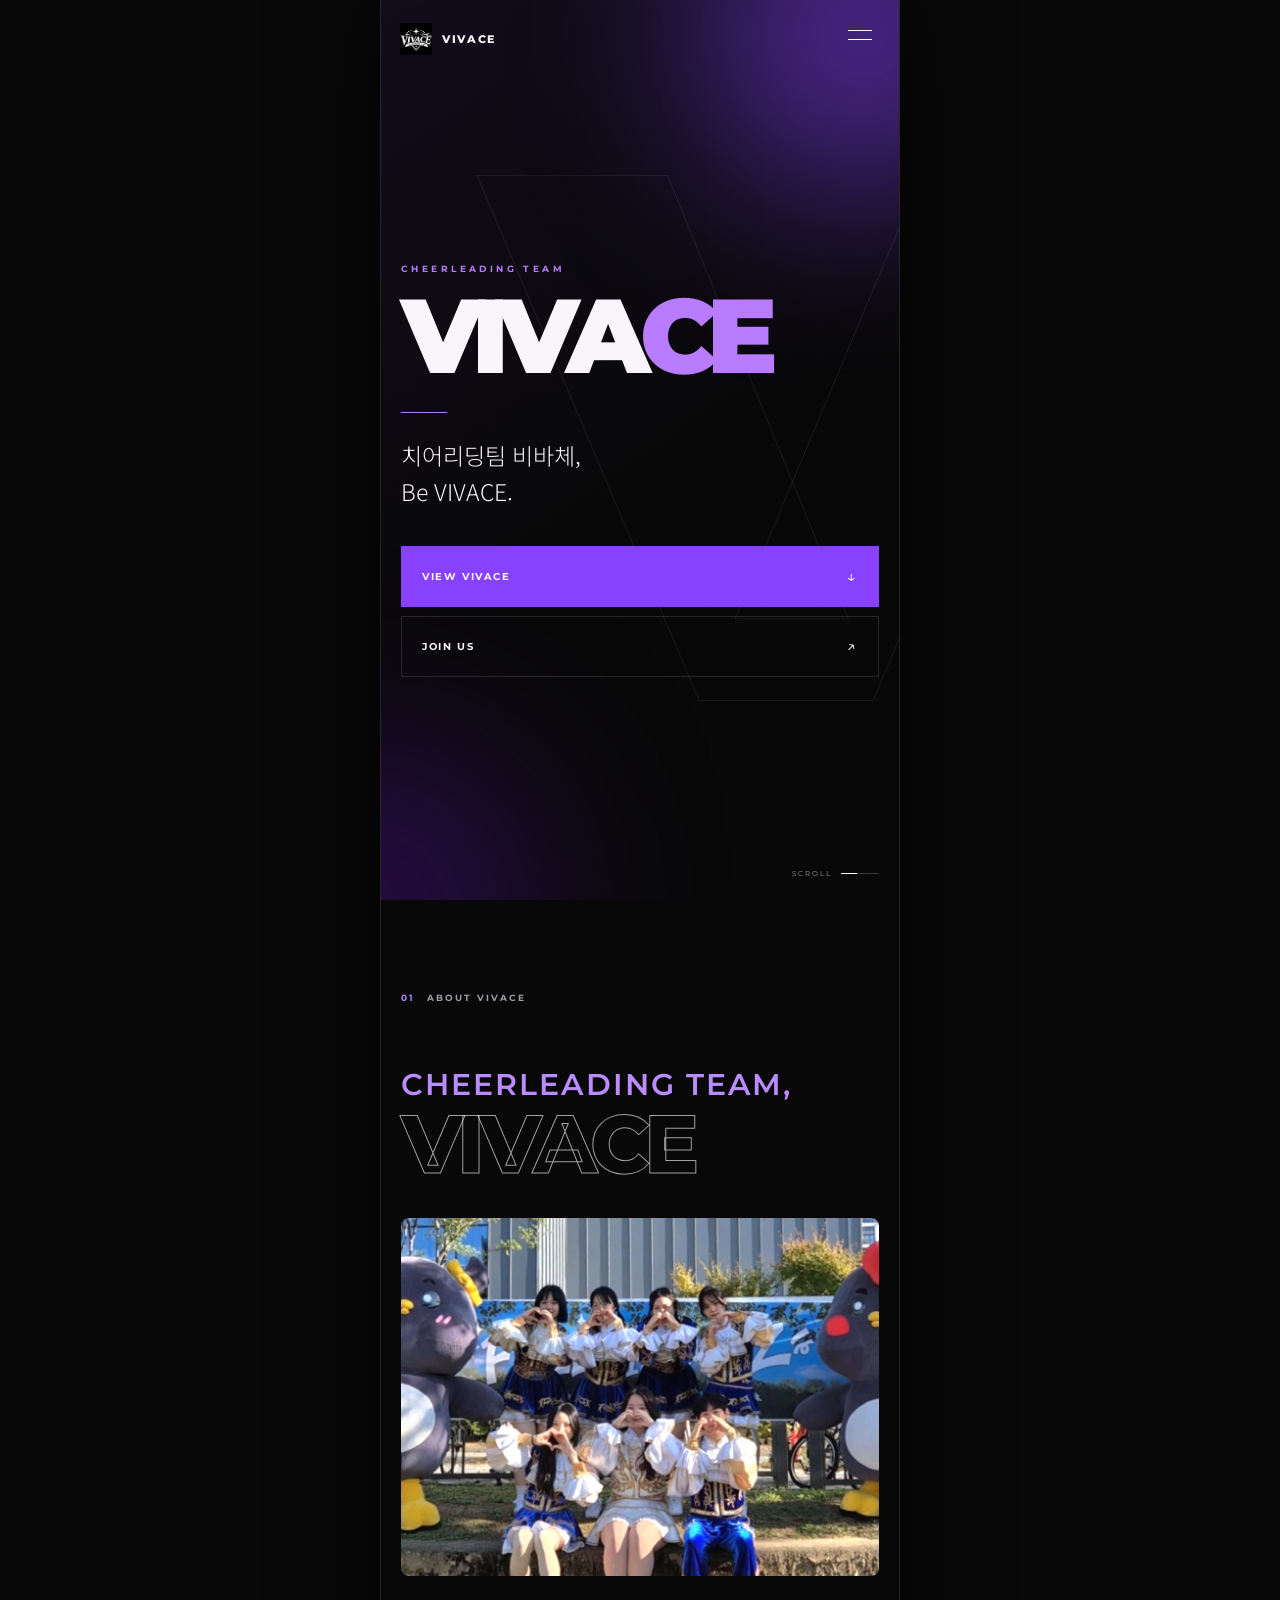
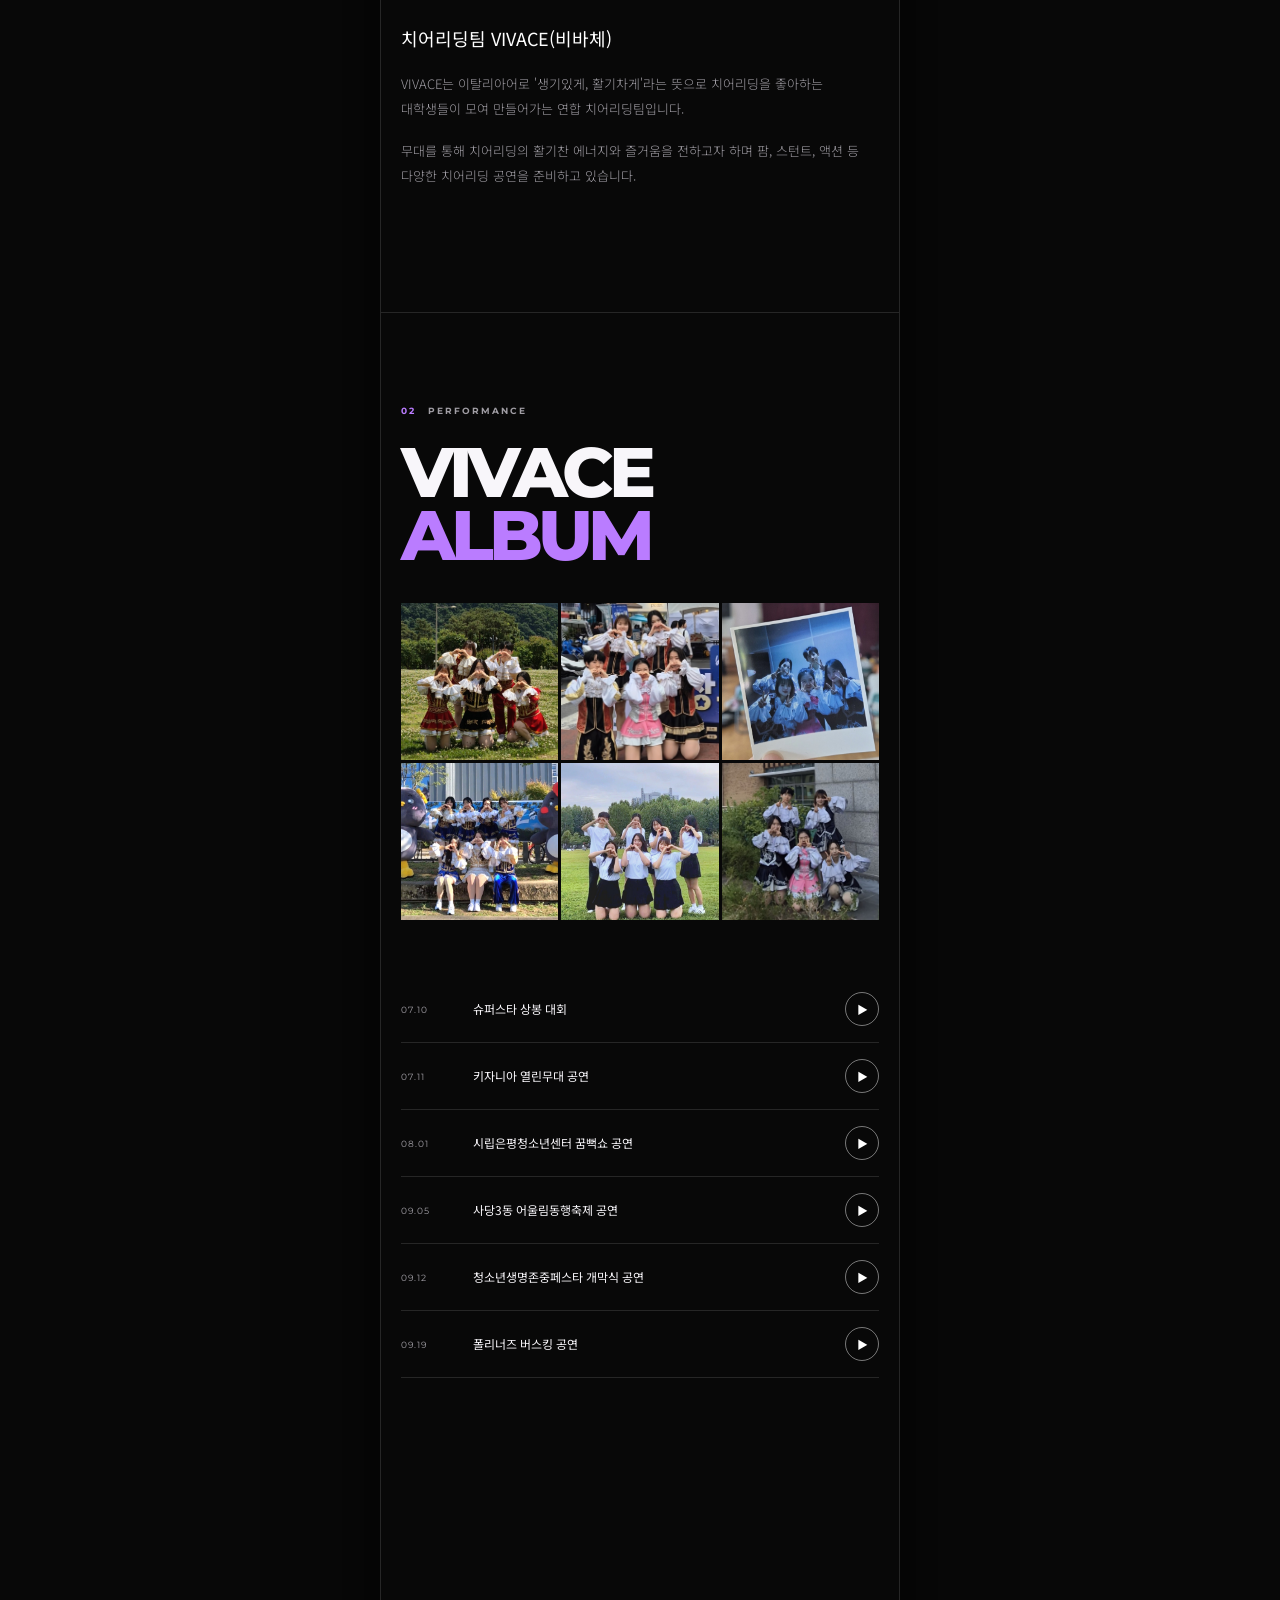
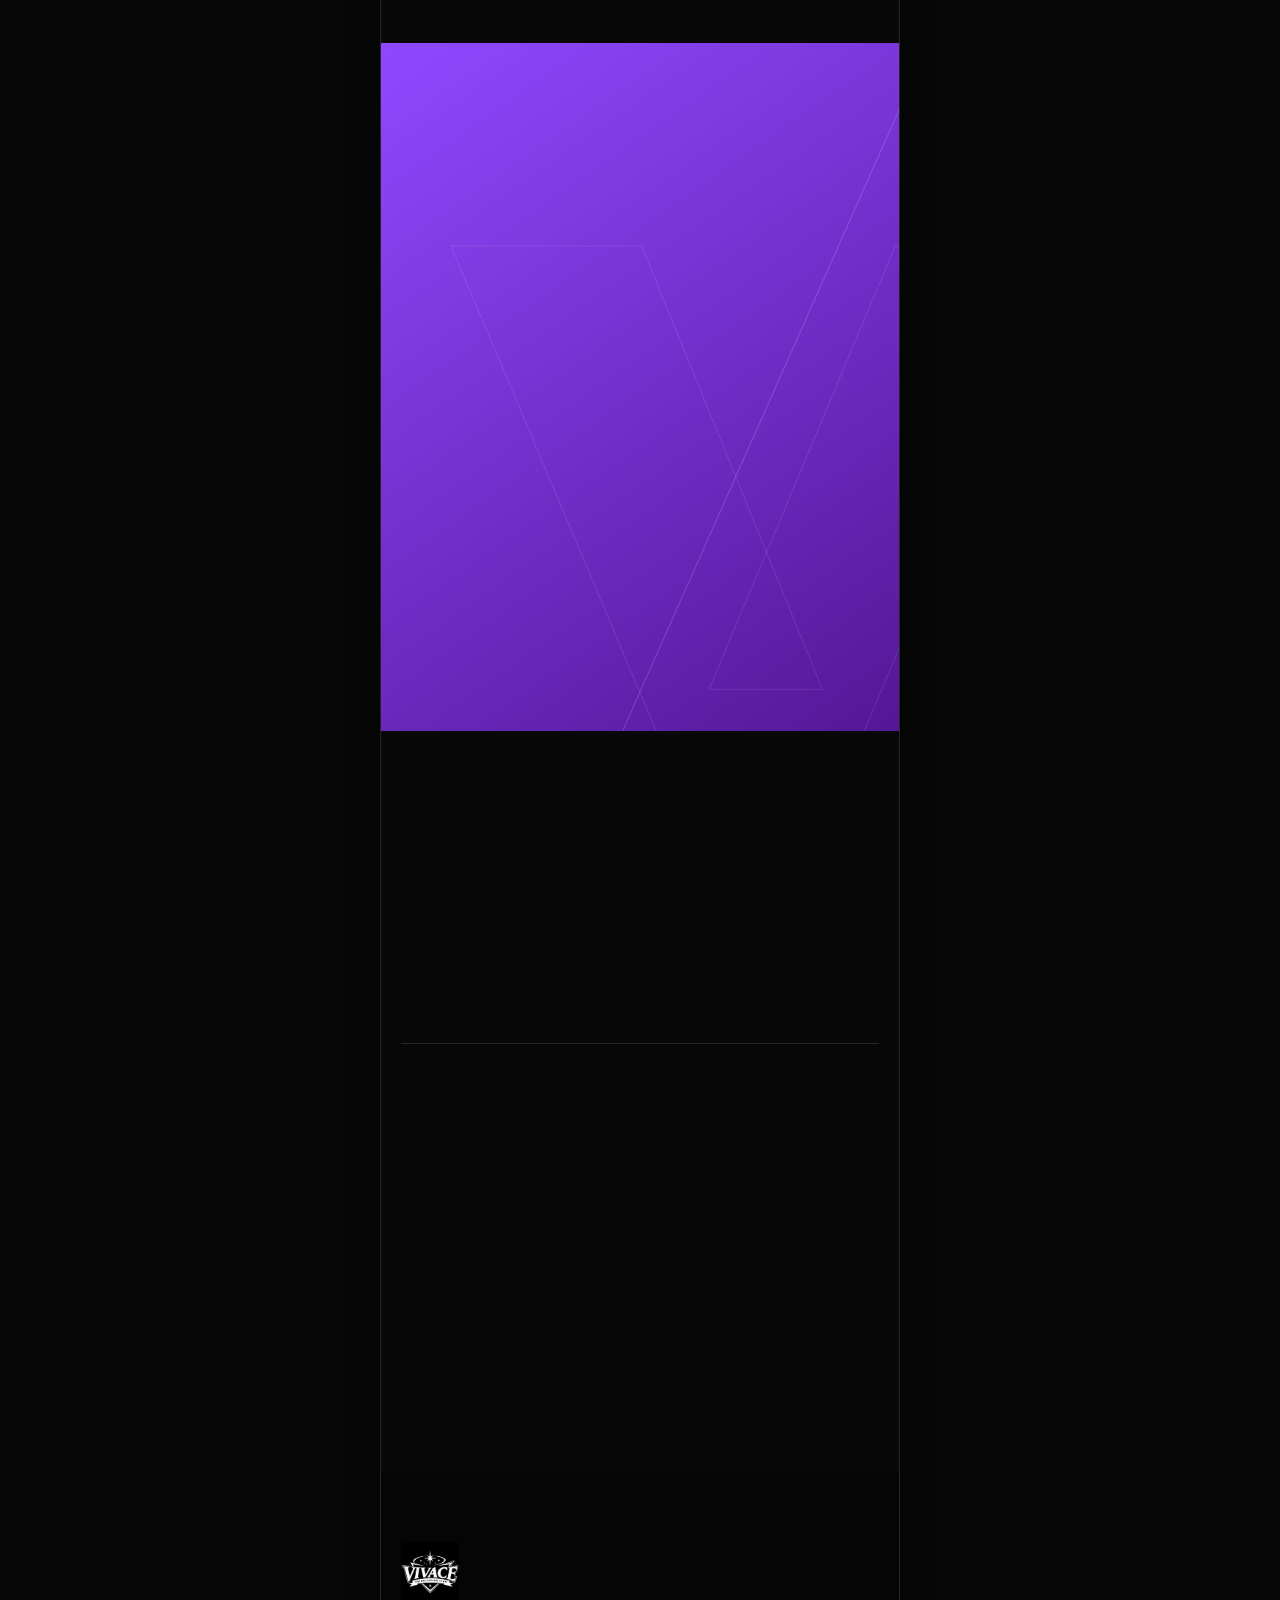
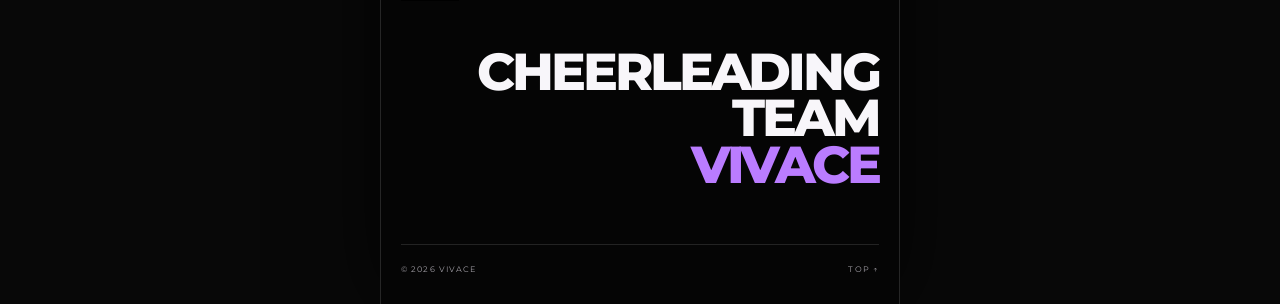
==== index.html @ 4a9ca55d "공연 기록에 유튜브 연결 추가" ====
<!DOCTYPE html>
<html lang="ko">
<head>
  <meta charset="UTF-8">

  <meta
    name="viewport"
    content="width=device-width, initial-scale=1.0, viewport-fit=cover"
  >

  <meta
    name="theme-color"
    content="#080808"
  >

  <meta
    name="description"
    content="대학생 연합 치어리딩팀 비바체 VIVACE 공식 홈페이지"
  >

  <title>VIVACE | Cheerleading Team</title>

  <link rel="preconnect" href="https://fonts.googleapis.com">
  <link rel="preconnect" href="https://fonts.gstatic.com" crossorigin>

  <link
    href="https://fonts.googleapis.com/css2?family=Montserrat:wght@400;500;600;700;800;900&family=Noto+Sans+KR:wght@300;400;500;600;700&display=swap"
    rel="stylesheet"
  >

  <link rel="stylesheet" href="style.css?v=2">

</head>

<body>

  <!-- 로딩 화면 -->
<div class="loading" id="loading">
  <div class="loading-mark" aria-label="VIVACE">
    <span class="loading-v" aria-hidden="true">V</span>
    <span class="loading-rest" aria-hidden="true">IVACE</span>
  </div>
</div>

  <!-- 상단 메뉴 -->
  <header class="header" id="header">

    <a href="#home" class="header-logo">
      <img src="logo.png" alt="VIVACE 로고">
      <span>VIVACE</span>
    </a>

    <button
      class="menu-button"
      id="menuButton"
      type="button"
      aria-label="메뉴 열기"
      aria-expanded="false"
    >
      <span></span>
      <span></span>
    </button>

  </header>


  <!-- 전체 메뉴 -->
  <nav class="mobile-menu" id="mobileMenu">

    <div class="menu-number">MENU</div>

    <a href="#about">
      <span>01</span>
      VIVACE
    </a>

    <a href="#performance">
      <span>02</span>
      PERFORMANCE
    </a>

    <a href="#join">
      <span>03</span>
      JOIN
    </a>

    <a href="#contact">
      <span>04</span>
      CONTACT
    </a>

    <div class="menu-social">
      <a
        href="https://www.instagram.com/vivace_cheer/"
        target="_blank"
        rel="noopener noreferrer"
      >
        INSTAGRAM ↗
      </a>

      <a
        href="https://www.youtube.com/@vivace_cheer"
        target="_blank"
        rel="noopener noreferrer"
      >
        YOUTUBE ↗
      </a>
    </div>

  </nav>


  <main>

    <!-- 첫 화면 -->
    <section class="hero" id="home">

      <div class="hero-noise"></div>
      <div class="hero-glow hero-glow-top"></div>
      <div class="hero-glow hero-glow-bottom"></div>

      <div class="hero-v" aria-hidden="true">
        V
      </div>

      <div class="hero-content">

        <p class="hero-category reveal">
          CHEERLEADING TEAM
        </p>

        <h1 class="hero-title reveal">
          VIVA<span>CE</span>
        </h1>

        <div class="hero-line reveal"></div>

        <div class="hero-message reveal">
          <p>치어리딩팀 비바체,</p>
          <p>Be VIVACE.</p>
        </div>

        <div class="hero-buttons reveal">

          <a href="#about" class="main-button main-button-purple">
            <span>VIEW VIVACE</span>
            <strong>↓</strong>
          </a>

          <a
            href="https://naver.me/5yWnuyfm"
            target="_blank"
            rel="noopener noreferrer"
            class="main-button"
          >
            <span>JOIN US</span>
            <strong>↗</strong>
          </a>

        </div>

      </div>

      <div class="scroll-mark">
        <span>SCROLL</span>
        <div></div>
      </div>

    </section>


    <!-- 팀 소개 -->
    <section class="section about" id="about">

      <div class="section-top reveal">
        <span>01</span>
        <p>ABOUT VIVACE</p>
      </div>

      <h2 class="section-title reveal">
        <span class="small-title">CHEERLEADING TEAM,</span><br>
        <span>VIVACE</span>
      </h2>

      <div class="about-visual reveal" role="img" aria-label="비바체 팀 단체사진"></div>

      <div class="about-copy reveal">

        <p class="about-lead">
          치어리딩팀 VIVACE(비바체)
        </p>

        <p>
          VIVACE는 이탈리아어로 '생기있게, 활기차게'라는 뜻으로
          치어리딩을 좋아하는 대학생들이 모여 만들어가는
          연합 치어리딩팀입니다.
        </p>

        <p>
          무대를 통해 치어리딩의 활기찬 에너지와 즐거움을 전하고자
          하며 팜, 스턴트, 액션 등 다양한 치어리딩 공연을
          준비하고 있습니다.
        </p>

      </div>


    </section>


    <!-- 공연 -->
    <section class="section performance" id="performance">

      <div class="section-top reveal">
        <span>02</span>
        <p>PERFORMANCE</p>
      </div>

      <h2 class="section-title reveal">
        VIVACE<br>
        <strong>ALBUM</strong>
      </h2>


      <!-- 사진을 넣을 때 images 폴더에 album-01.jpg ~ album-06.jpg를 저장하세요. -->
      <div class="vivace-album" aria-label="비바체 앨범">
        <figure class="vivace-album-item reveal">
          <img src="images/album-01.jpg" alt="비바체 활동 사진 1" loading="lazy" onerror="this.style.display='none'">
          <figcaption>VIVACE #01</figcaption>
        </figure>
        <figure class="vivace-album-item reveal">
          <img src="images/album-02.jpg" alt="비바체 활동 사진 2" loading="lazy" onerror="this.style.display='none'">
          <figcaption>VIVACE #02</figcaption>
        </figure>
        <figure class="vivace-album-item reveal">
          <img src="images/album-03.jpg" alt="비바체 활동 사진 3" loading="lazy" onerror="this.style.display='none'">
          <figcaption>VIVACE #03</figcaption>
        </figure>
        <figure class="vivace-album-item reveal">
          <img src="images/album-04.jpg" alt="비바체 활동 사진 4" loading="lazy" onerror="this.style.display='none'">
          <figcaption>VIVACE #04</figcaption>
        </figure>
        <figure class="vivace-album-item reveal">
          <img src="images/album-05.jpg" alt="비바체 활동 사진 5" loading="lazy" onerror="this.style.display='none'">
          <figcaption>VIVACE #05</figcaption>
        </figure>
        <figure class="vivace-album-item reveal">
          <img src="images/album-06.jpg" alt="비바체 활동 사진 6" loading="lazy" onerror="this.style.display='none'">
          <figcaption>VIVACE #06</figcaption>
        </figure>
      </div>


      <!-- 대표 공연 기록 -->
      <div class="record-list">
  <div>
    <span>07.10</span>
    <p>슈퍼스타 상봉 대회</p>
    <button
      type="button"
      class="record-play record-pending"
      onclick="alert('해당 공연의 영상이 아직 업로드되지 않았습니다.')"
      aria-label="영상 업로드 예정 안내"
    >▶</button>
  </div>

  <div>
    <span>07.11</span>
    <p>키자니아 열린무대 공연</p>
    <button
      type="button"
      class="record-play record-pending"
      onclick="alert('해당 공연의 영상이 아직 업로드되지 않았습니다.')"
      aria-label="영상 업로드 예정 안내"
    >▶</button>
  </div>

  <div>
    <span>08.01</span>
    <p>시립은평청소년센터 꿈뻑쇼 공연</p>
    <a href="https://youtu.be/VjImd15FL7M?si=yI1dpAUzb8l3SRPV" target="_blank" rel="noopener noreferrer"
       class="record-play" aria-label="꿈뻑쇼 공연 영상 보기">▶</a>
  </div>

  <div>
    <span>09.05</span>
    <p>사당3동 어울림동행축제 공연</p>
    <a href="https://youtu.be/m2jvcf7c8us?si=TofKgN5FaBG6PpJr" target="_blank" rel="noopener noreferrer"
       class="record-play" aria-label="사당3동 어울림동행축제 공연 영상 보기">▶</a>
  </div>

  <div>
    <span>09.12</span>
    <p>청소년생명존중페스타 개막식 공연</p>
    <a href="https://youtu.be/1bcVD8KFC_Q?si=p4TIHwsUPctSNvZb" target="_blank" rel="noopener noreferrer"
       class="record-play" aria-label="청소년생명존중페스타 공연 영상 보기">▶</a>
  </div>

  <div>
    <span>09.19</span>
    <p>폴리너즈 버스킹 공연</p>
    <a href="https://youtu.be/1PSnc9vkaIE?si=DQikmVmjQzFcNgH_" target="_blank" rel="noopener noreferrer"
       class="record-play" aria-label="폴리너즈 버스킹 공연 영상 보기">▶</a>
  </div>
</div>

      </div>


      <!-- 유튜브 연결 -->
      <a
        href="https://www.youtube.com/@vivace_cheer"
        target="_blank"
        rel="noopener noreferrer"
        class="video-link reveal"
      >

        <div>
          <span>VIVACE ON YOUTUBE</span>
          <h3>유튜브 바로가기</h3>
        </div>

        <strong>↗</strong>

      </a>

    </section>


    <!-- 모집 -->
    <section class="join" id="join">

      <div class="join-line"></div>

      <div class="section-top join-top reveal">
        <span>03</span>
        <p>JOIN VIVACE</p>
      </div>

      <p class="join-description reveal">
        2026 비바체 단원 모집
      </p>

      <div class="join-info reveal">

        <div>
          <span>01</span>
          <p>2026년 기준 20세 이상의 대학생</p>
        </div>

        <div>
          <span>02</span>
          <p>치어리딩에 대한 관심과 열정을 가진 분</p>
        </div>

        <div>
          <span>03</span>
          <p>매주 토요일 13~17시 사당 인근 연습에 참여 가능하신 분</p>
        </div>

        <div>
          <span>04</span>
          <p>다양한 무대와 공연을 함께 만들어가고 싶으신 분</p>
        </div>

      </div>

      <a
        href="https://naver.me/5yWnuyfm"
        target="_blank"
        rel="noopener noreferrer"
        class="apply-button reveal"
      >
        <span><small>JOIN OUR TEAM</small>비바체 지원하기</span>

        <strong>↗</strong>
      </a>

    </section>


    <!-- 연락처 -->
    <section class="section contact" id="contact">

      <div class="section-top reveal">
        <span>04</span>
        <p>CONTACT</p>
      </div>

      <h2 class="section-title contact-title reveal">
        CONTACT<br>
        <strong>VIVACE</strong>
      </h2>

      <div class="contact-list">

        <a
          href="https://www.instagram.com/vivace_cheer/"
          target="_blank"
          rel="noopener noreferrer"
          class="contact-item reveal"
        >
          <div>
            <span>INSTAGRAM</span>
            <p>@vivace_cheer</p>
          </div>

          <strong>↗</strong>
        </a>


        <a
          href="https://www.youtube.com/@vivace_cheer"
          target="_blank"
          rel="noopener noreferrer"
          class="contact-item reveal"
        >
          <div>
            <span>YOUTUBE</span>
            <p>@vivace_cheer</p>
          </div>

          <strong>↗</strong>
        </a>


        <a
          href="mailto:vivacecheerleading@gmail.com"
          class="contact-item reveal"
        >
          <div>
            <span>EMAIL</span>
            <p>vivacecheerleading@gmail.com</p>
          </div>

          <strong>↗</strong>
        </a>

      </div>

    </section>

  </main>


  <!-- 푸터 -->
  <footer class="footer">

    <div class="footer-logo">
      <img src="logo.png" alt="VIVACE 로고">
    </div>

    <h2>
      CHEERLEADING TEAM<br>
      <span>VIVACE</span>
    </h2>

    <div class="footer-bottom">

      <p>
        © <span id="currentYear"></span> VIVACE
      </p>

      <a href="#home">
        TOP ↑
      </a>

    </div>

  </footer>


  <script src="script.js?v=album-2"></script>

<dialog class="album-viewer" id="albumViewer" aria-label="앨범 사진 크게 보기">
  <button class="album-close" id="albumClose" type="button" aria-label="닫기">×</button>

  <button class="album-arrow album-prev" id="albumPrev" type="button" aria-label="이전 사진">‹</button>
  <img id="albumFullImage" src="" alt="">
  <button class="album-arrow album-next" id="albumNext" type="button" aria-label="다음 사진">›</button>

  <span class="album-count" id="albumCount"></span>

</dialog>

</body>
</html>
---- style.css ----
:root {
  --black: #080808;
  --black-light: #111111;
  --white: #f8f6fa;
  --gray: #a19ea5;
  --gray-dark: #454148;

  --purple: #8741ff;
  --purple-light: #ba7cff;
  --purple-dark: #481283;

  --line: rgba(255, 255, 255, 0.12);
  --card-radius: 18px;
}


/* =========================
   기본 설정
========================= */

* {
  box-sizing: border-box;
  margin: 0;
  padding: 0;
}

html {
  scroll-behavior: smooth;
  background: var(--black);
}

body {
  min-width: 280px;
  overflow-x: hidden;

  background: var(--black);
  color: var(--white);

  font-family: "Noto Sans KR", sans-serif;
  -webkit-font-smoothing: antialiased;
  word-break: keep-all;
}

body.menu-open {
  overflow: hidden;
}

a {
  color: inherit;
  text-decoration: none;
}

button {
  color: inherit;
  font: inherit;
  cursor: pointer;
}

img {
  display: block;
  max-width: 100%;
}

::selection {
  background: var(--purple);
  color: white;
}


/* =========================
   공통 모바일 규격
========================= */

.section {
  position: relative;

  padding:
    92px
    max(20px, env(safe-area-inset-right))
    105px
    max(20px, env(safe-area-inset-left));
}

.section-top {
  display: flex;
  align-items: center;
  gap: 12px;

  margin-bottom: 25px;
}

.section-top span {
  color: var(--purple-light);

  font-family: "Montserrat", sans-serif;
  font-size: 9px;
  font-weight: 700;
  letter-spacing: 0.2em;
}

.section-top p {
  color: var(--gray);

  font-family: "Montserrat", sans-serif;
  font-size: 9px;
  font-weight: 700;
  letter-spacing: 0.23em;
}

.section-title {
  font-family: "Montserrat", sans-serif;
  font-size: clamp(47px, 14vw, 70px);
  font-weight: 800;
  line-height: 0.9;
  letter-spacing: -0.07em;
}

.section-title > span {
  color: transparent;
  -webkit-text-stroke: 1px rgba(255, 255, 255, 0.62);
}

.section-title strong {
  color: var(--purple-light);
  font-weight: inherit;
}

.section-title .small-title {
  display: inline-block;

  color: var(--white);

  font-size: 0.36em;
  font-weight: 600;
  line-height: 1.25;
  letter-spacing: 0.07em;

  -webkit-text-stroke: 0;
}

.section-description {
  max-width: 340px;
  margin-top: 30px;

  color: var(--gray);

  font-size: 13px;
  font-weight: 300;
  line-height: 1.85;
}

.reveal {
  opacity: 0;
  transform: translateY(28px);

  transition:
    opacity 0.8s ease,
    transform 0.8s cubic-bezier(0.22, 1, 0.36, 1);
}

.reveal.visible {
  opacity: 1;
  transform: translateY(0);
}


/* =========================
   로딩
========================= */
/* V가 이동하며 VIVACE가 완성되는 인트로 */
.loading {
  position: fixed;
  inset: 0;
  z-index: 9999;
  display: grid;
  place-items: center;
  overflow: hidden;
  background: #08070c;

  animation: openScreen 0.85s 2.35s cubic-bezier(0.76, 0, 0.24, 1) forwards;
}

/* 기존 script.js가 hidden을 추가해도 애니메이션은 끝까지 재생 */
.loading.hidden {
  pointer-events: none;
}

.loading-mark {
  position: relative;
  width: 310px;
  height: 100px;
}

.loading-v,
.loading-rest {
  position: absolute;
  top: 50%;
  font-family: "Montserrat", sans-serif;
  font-size: 58px;
  font-weight: 800;
  line-height: 1;
  letter-spacing: -0.075em;
  white-space: nowrap;
}

.loading-v {
  left: 50%;
  color: transparent;
  -webkit-text-stroke: 1.8px #c99aff;

  opacity: 0;
  transform: translate(-50%, -50%);
  animation:
    showV 0.7s 0.1s ease-out forwards,
    moveV 0.65s 0.9s cubic-bezier(0.65, 0, 0.2, 1) forwards;
}

.loading-rest {
  left: 83px;
  color: #f8f6fa;

  clip-path: inset(0 100% 0 0);
  transform: translateY(-50%);
  animation: writeName 0.75s 1.25s steps(5, end) forwards;
}

@keyframes showV {
  from { opacity: 0; filter: blur(8px); }
  to { opacity: 1; filter: blur(0); }
}

@keyframes drawV {
  to { stroke-dashoffset: 0; }
}

@keyframes moveV {
  to { transform: translate(-120px, -50%); }
}

@keyframes writeName {
  to { clip-path: inset(0 0 0 0); }
}

@keyframes openScreen {
  0% { clip-path: inset(0 0 0 0); visibility: visible; }
  99% { visibility: visible; }
  100% { clip-path: inset(0 0 100% 0); visibility: hidden; }
}

@media (max-width: 340px) {
  .loading-mark { transform: scale(0.85); }
}

@media (prefers-reduced-motion: reduce) {
  .loading { animation-duration: 0.01ms; animation-delay: 0.01ms; }
}

/* =========================
   헤더
========================= */

.header {
  position: fixed;
  top: 0;
  left: 0;
  z-index: 1000;

  display: flex;
  width: 100%;
  height: calc(70px + env(safe-area-inset-top));

  align-items: flex-end;
  justify-content: space-between;

  padding:
    env(safe-area-inset-top)
    20px
    14px;

  border-bottom: 1px solid transparent;

  transition:
    background 0.3s ease,
    border-color 0.3s ease,
    backdrop-filter 0.3s ease;
}

.header.scrolled {
  border-color: var(--line);

  background: rgba(8, 8, 8, 0.82);
  backdrop-filter: blur(16px);
  -webkit-backdrop-filter: blur(16px);
}

.header-logo {
  position: relative;
  z-index: 1002;

  display: flex;
  align-items: center;
  gap: 10px;
}

.header-logo img {
  width: 32px;
  height: 32px;

  object-fit: contain;
}

.header-logo span {
  font-family: "Montserrat", sans-serif;
  font-size: 11px;
  font-weight: 800;
  letter-spacing: 0.15em;
}

.menu-button {
  position: relative;
  z-index: 1002;

  width: 40px;
  height: 40px;

  border: 0;
  background: transparent;
}

.menu-button span {
  position: absolute;
  left: 8px;

  width: 24px;
  height: 1px;

  background: white;

  transition:
    top 0.3s ease,
    transform 0.3s ease;
}

.menu-button span:first-child {
  top: 15px;
}

.menu-button span:last-child {
  top: 24px;
}

.menu-button.active span:first-child {
  top: 20px;
  transform: rotate(45deg);
}

.menu-button.active span:last-child {
  top: 20px;
  transform: rotate(-45deg);
}


/* =========================
   모바일 메뉴
========================= */

.mobile-menu {
  position: fixed;
  inset: 0;
  z-index: 999;

  display: flex;
  align-items: stretch;
  justify-content: center;
  flex-direction: column;

  padding:
    calc(110px + env(safe-area-inset-top))
    24px
    calc(30px + env(safe-area-inset-bottom));

  background:
    radial-gradient(
      circle at 100% 0%,
      rgba(135, 65, 255, 0.34),
      transparent 40%
    ),
    #080808;

  opacity: 0;
  visibility: hidden;

  transform: translateY(-20px);

  transition:
    opacity 0.4s ease,
    visibility 0.4s ease,
    transform 0.4s ease;
}

.mobile-menu.open {
  opacity: 1;
  visibility: visible;

  transform: translateY(0);
}

.menu-number {
  margin-bottom: 26px;

  color: var(--purple-light);

  font-family: "Montserrat", sans-serif;
  font-size: 9px;
  font-weight: 700;
  letter-spacing: 0.3em;
}

.mobile-menu > a {
  display: flex;
  align-items: center;
  gap: 15px;

  padding: 17px 0;

  border-bottom: 1px solid var(--line);

  font-family: "Montserrat", sans-serif;
  font-size: clamp(29px, 9vw, 44px);
  font-weight: 800;
  line-height: 1;
  letter-spacing: -0.05em;
}

.mobile-menu > a span {
  color: var(--purple-light);

  font-size: 8px;
  letter-spacing: 0.15em;
}

.menu-social {
  display: flex;
  gap: 24px;

  margin-top: auto;
  padding-top: 35px;
}

.menu-social a {
  color: var(--gray);

  font-family: "Montserrat", sans-serif;
  font-size: 9px;
  font-weight: 700;
  letter-spacing: 0.13em;
}


/* =========================
   첫 화면
========================= */

.hero {
  position: relative;

  display: flex;
  min-height: 100svh;
  align-items: center;

  overflow: hidden;

  padding:
    calc(110px + env(safe-area-inset-top))
    20px
    calc(70px + env(safe-area-inset-bottom));

  background:
    linear-gradient(
      145deg,
      rgba(135, 65, 255, 0.08),
      transparent 55%
    ),
    var(--black);
}

.hero-noise {
  position: absolute;
  inset: 0;

  opacity: 0.3;
  pointer-events: none;

  background-image:
    linear-gradient(
      rgba(255, 255, 255, 0.024) 1px,
      transparent 1px
    ),
    linear-gradient(
      90deg,
      rgba(255, 255, 255, 0.024) 1px,
      transparent 1px
    );

  background-size: 55px 55px;
}

.hero-glow {
  position: absolute;

  border-radius: 50%;
  filter: blur(90px);
}

.hero-glow-top {
  top: -130px;
  right: -130px;

  width: 330px;
  height: 330px;

  background: rgba(135, 65, 255, 0.52);
}

.hero-glow-bottom {
  bottom: -170px;
  left: -170px;

  width: 330px;
  height: 330px;

  background: rgba(72, 18, 131, 0.5);
}

.hero-v {
  position: absolute;
  top: 48%;
  right: -35%;

  color: transparent;

  font-family: "Montserrat", sans-serif;
  font-size: 145vw;
  font-weight: 900;
  line-height: 0.7;

  -webkit-text-stroke: 1px rgba(255, 255, 255, 0.07);

  transform: translateY(-50%);
}

.hero-content {
  position: relative;
  z-index: 2;

  width: 100%;
}

.hero-category {
  margin-bottom: 22px;

  color: var(--purple-light);

  font-family: "Montserrat", sans-serif;
  font-size: 9px;
  font-weight: 700;
  letter-spacing: 0.38em;
}

.hero-title {
  font-family: "Montserrat", sans-serif;
  font-size: clamp(70px, 24vw, 105px);
  font-weight: 900;
  line-height: 0.76;
  letter-spacing: -0.095em;
}

.hero-title span {
  color: var(--purple-light);
}

.hero-line {
  width: 46px;
  height: 1px;

  margin-top: 36px;

  background: var(--purple-light);
}

.hero-message {
  margin-top: 25px;

  font-size: clamp(18px, 5.3vw, 23px);
  font-weight: 300;
  line-height: 1.55;
}

.hero-buttons {
  display: flex;
  flex-direction: column;
  gap: 9px;

  margin-top: 36px;
}

.main-button {
  display: flex;
  width: 100%;
  height: 61px;

  align-items: center;
  justify-content: space-between;

  padding: 0 20px;

  border: 1px solid var(--line);

  font-family: "Montserrat", sans-serif;
  font-size: 10px;
  font-weight: 700;
  letter-spacing: 0.16em;

  transition:
    transform 0.25s ease,
    background 0.25s ease;
}

.main-button:active {
  transform: scale(0.98);
}

.main-button-purple {
  border-color: var(--purple);
  background: var(--purple);
}

.main-button strong {
  font-size: 17px;
  font-weight: 400;
}

.scroll-mark {
  position: absolute;
  right: 20px;
  bottom: 22px;
  z-index: 2;

  display: flex;
  align-items: center;
  gap: 9px;
}

.scroll-mark span {
  color: var(--gray);

  font-family: "Montserrat", sans-serif;
  font-size: 7px;
  letter-spacing: 0.28em;
}

.scroll-mark div {
  width: 38px;
  height: 1px;

  overflow: hidden;

  background: rgba(255, 255, 255, 0.2);
}

.scroll-mark div::after {
  content: "";

  display: block;
  width: 16px;
  height: 1px;

  background: white;

  animation: scrollAnimation 1.7s infinite ease-in-out;
}

@keyframes scrollAnimation {
  from {
    transform: translateX(-16px);
  }

  to {
    transform: translateX(45px);
  }
}


/* =========================
   팀 소개
========================= */

.about {
  border-bottom: 1px solid var(--line);
}

.about .section-title {
  margin-top: 18px;
  font-size: clamp(58px, 15vw, 82px);
  line-height: 0.95;
}

.about .section-title .small-title {
  color: #bb8cff;
}

.about-visual {
  aspect-ratio: 4 / 3;
  min-height: 0;
  margin-top: 34px;
  overflow: hidden;
  border: 0;
  border-radius: 8px;
  background: url("images/album-04.jpg") center 40% / cover no-repeat, #111111;
}

.about-copy {
  margin-top: 48px;
}

.about-copy p {
  margin-bottom: 18px;

  color: var(--gray);

  font-size: 13px;
  font-weight: 300;
  line-height: 1.9;
}

.about-copy .about-lead {
  color: white;

  font-size: 18px;
  font-weight: 400;
  line-height: 1.65;
}

.category-list {
  margin-top: 60px;

  border-top: 1px solid var(--line);
}

.category-item {
  padding: 25px 0;

  border-bottom: 1px solid var(--line);
}

.category-item > div {
  display: flex;
  align-items: center;
  gap: 15px;
}

.category-item span {
  color: var(--purple-light);

  font-family: "Montserrat", sans-serif;
  font-size: 8px;
  font-weight: 700;
  letter-spacing: 0.15em;
}

.category-item h3 {
  font-family: "Montserrat", sans-serif;
  font-size: 26px;
  letter-spacing: -0.04em;
}

.category-item p {
  margin-top: 12px;
  padding-left: 33px;

  color: var(--gray);

  font-size: 12px;
  font-weight: 300;
  line-height: 1.75;
}


/* =========================
   공연
========================= */

.performance {
  overflow: hidden;
}

.performance-list {
  display: flex;
  flex-direction: column;
  gap: 18px;

  margin-top: 48px;
}

.performance-card {
  position: relative;

  min-height: 430px;
  overflow: hidden;

  border: 0;
  border-radius: var(--card-radius);

  background-repeat: no-repeat;
  background-size: cover;

  box-shadow:
    0 20px 40px rgba(0, 0, 0, 0.26);

  isolation: isolate;

  transition:
    transform 0.4s cubic-bezier(0.22, 1, 0.36, 1),
    box-shadow 0.4s ease;
}

.performance-card::before {
  content: "";

  position: absolute;
  inset: 0;
  z-index: 1;

  background:
    linear-gradient(
      to bottom,
      rgba(0, 0, 0, 0.02) 0%,
      rgba(0, 0, 0, 0.04) 38%,
      rgba(0, 0, 0, 0.28) 58%,
      rgba(0, 0, 0, 0.82) 82%,
      rgba(0, 0, 0, 0.94) 100%
    );

  pointer-events: none;
}

.performance-card::after {
  content: "";

  position: absolute;
  inset: 0;
  z-index: 1;

  background:
    linear-gradient(
      135deg,
      rgba(135, 65, 255, 0.08),
      transparent 40%
    );

  pointer-events: none;
}

.performance-card:active {
  transform: scale(0.985);
}

.performance-card-one {
  background-image: url("images/performance1.jpg");
  background-position: center 38%;
}

.performance-card-two {
  background-image: url("images/performance2.jpg");
  background-position: center 35%;
}

.performance-card-three {
  background-image: url("images/performance3.jpg");
  background-position: center 35%;
}

.performance-number {
  position: absolute;
  top: 20px;
  right: 20px;
  z-index: 3;

  color: rgba(255, 255, 255, 0.88);

  font-family: "Montserrat", sans-serif;
  font-size: 9px;
  font-weight: 500;
  letter-spacing: 0.18em;
}

.performance-content {
  position: absolute;
  right: 22px;
  bottom: 23px;
  left: 22px;
  z-index: 3;
}

.performance-content > span {
  color: var(--purple-light);

  font-family: "Montserrat", sans-serif;
  font-size: 8px;
  font-weight: 700;
  letter-spacing: 0.28em;
}

.performance-content h3 {
  max-width: 310px;
  margin-top: 10px;

  font-family: "Montserrat", sans-serif;
  font-size: clamp(34px, 10vw, 42px);
  font-weight: 800;
  line-height: 0.93;
  letter-spacing: -0.055em;
}

.performance-content p {
  max-width: 285px;
  margin-top: 14px;

  color: rgba(255, 255, 255, 0.74);

  font-size: 11px;
  font-weight: 300;
  line-height: 1.65;
}

.record {
  margin-top: 75px;
  padding-top: 27px;

  border-top: 1px solid var(--line);
}

.record-heading {
  display: flex;
  align-items: flex-end;
  justify-content: space-between;

  margin-bottom: 23px;
}

.record-heading span {
  color: var(--gray);

  font-family: "Montserrat", sans-serif;
  font-size: 8px;
  font-weight: 700;
  letter-spacing: 0.22em;
}

.record-heading strong {
  color: var(--purple-light);

  font-family: "Montserrat", sans-serif;
  font-size: 39px;
  line-height: 1;
}

.record-list > div {
  display: grid;
  grid-template-columns: 64px 1fr;

  padding: 16px 0;

  border-bottom: 1px solid var(--line);
}

.record-list span {
  color: var(--gray);

  font-family: "Montserrat", sans-serif;
  font-size: 9px;
  letter-spacing: 0.1em;
}

.record-list p {
  font-size: 12px;
}

/* 공연 영상: 간결한 안내 버튼 */
.video-link {
  display: flex;
  min-height: 112px;
  align-items: center;
  justify-content: space-between;
  gap: 18px;
  margin-top: 48px;
  padding: 22px 24px;
  border: 1px solid rgba(186, 124, 255, .34);
  border-radius: 14px;
  background: #17121d;
  transition: background .2s ease, border-color .2s ease, transform .2s ease;
}
.video-link:hover, .video-link:focus-visible {
  background: #21162c;
  border-color: #b480ff;
  transform: translateY(-2px);
}
.video-link span {
  display: block;
  color: #b993ee;
  font-family: "Montserrat", sans-serif;
  font-size: 10px;
  font-weight: 700;
  letter-spacing: .14em;
}
.video-link h3 {
  margin-top: 9px;
  color: #fff;
  font-size: clamp(17px, 5vw, 21px);
  font-weight: 700;
  line-height: 1.3;
}
.video-link > strong {
  display: grid;
  flex: 0 0 40px;
  width: 40px;
  height: 40px;
  place-items: center;
  border: 1px solid rgba(186, 124, 255, .5);
  border-radius: 50%;
  color: #e7d5ff;
  font-size: 21px;
  font-weight: 400;
}


/* =========================
   모집
========================= */

.join {
  position: relative;

  overflow: hidden;

  padding:
    95px
    max(20px, env(safe-area-inset-right))
    105px
    max(20px, env(safe-area-inset-left));

  background:
    linear-gradient(
      145deg,
      #9048ff,
      #551797
    );
}

.join::after {
  content: "V";

  position: absolute;
  right: -30%;
  bottom: -5%;

  color: transparent;

  font-family: "Montserrat", sans-serif;
  font-size: 150vw;
  font-weight: 900;
  line-height: 0.7;

  -webkit-text-stroke: 1px rgba(255, 255, 255, 0.1);
}

.join-line {
  position: absolute;
  top: -100px;
  right: 24%;

  width: 1px;
  height: 130%;

  background: rgba(255, 255, 255, 0.16);

  transform: rotate(24deg);
}

.join > *:not(.join-line) {
  position: relative;
  z-index: 2;
}

.join-top span,
.join-top p {
  color: rgba(255, 255, 255, 0.75);
}

.join-description {
  margin-top: 35px;
  font-size: clamp(32px, 9vw, 46px);
  font-weight: 800;
  line-height: 1.25;
  letter-spacing: -0.05em;
}

.join-info {
  margin-top: 40px;

  border-top: 1px solid rgba(255, 255, 255, 0.24);
}

.join-info > div {
  display: grid;
  grid-template-columns: 42px 1fr;

  padding: 16px 0;

  border-bottom: 1px solid rgba(255, 255, 255, 0.24);
}

.join-info span {
  font-family: "Montserrat", sans-serif;
  font-size: 8px;
  letter-spacing: 0.13em;
}

.join-info p {
  font-size: 12px;
}

/* 지원하기: 선명하고 누르기 쉬운 버튼 */
.apply-button {
  display: flex;
  min-height: 92px;
  align-items: center;
  justify-content: space-between;
  gap: 16px;
  margin-top: 42px;
  padding: 20px 23px;
  border: 1px solid rgba(255, 255, 255, .9);
  border-radius: 14px;
  background: #fff;
  color: #551797;
  box-shadow: 0 12px 28px rgba(39, 11, 74, .2);
  transition: transform .2s ease, box-shadow .2s ease, background .2s ease;
}
.apply-button:hover, .apply-button:focus-visible {
  transform: translateY(-2px);
  background: #f5ecff;
  box-shadow: 0 16px 32px rgba(39, 11, 74, .3);
}
.apply-button:active, .video-link:active { transform: scale(.985); }
.apply-button span {
  display: flex;
  flex-direction: column;
  gap: 8px;
  font-size: clamp(18px, 5vw, 23px);
  font-weight: 800;
  line-height: 1.15;
}
.apply-button small {
  font-family: "Montserrat", sans-serif;
  font-size: 10px;
  font-weight: 800;
  letter-spacing: .15em;
}
.apply-button strong {
  display: grid;
  flex: 0 0 42px;
  width: 42px;
  height: 42px;
  place-items: center;
  border-radius: 50%;
  background: #6b27b0;
  color: #fff;
  font-size: 22px;
  font-weight: 400;
}


/* =========================
   연락처
========================= */

.contact-title {
  margin-bottom: 58px;
}

.contact-list {
  border-top: 1px solid var(--line);
}

.contact-item {
  display: flex;
  min-height: 108px;

  align-items: center;
  justify-content: space-between;

  padding: 19px 0;

  border-bottom: 1px solid var(--line);
}

.contact-item span {
  color: var(--purple-light);

  font-family: "Montserrat", sans-serif;
  font-size: 8px;
  font-weight: 700;
  letter-spacing: 0.22em;
}

.contact-item p {
  max-width: 270px;
  margin-top: 8px;

  font-family: "Montserrat", sans-serif;
  font-size: 15px;
  font-weight: 500;
  letter-spacing: -0.03em;

  word-break: break-all;
}

.contact-item > strong {
  font-size: 23px;
  font-weight: 300;
}


/* =========================
   푸터
========================= */

.footer {
  padding:
    70px
    max(20px, env(safe-area-inset-right))
    calc(30px + env(safe-area-inset-bottom))
    max(20px, env(safe-area-inset-left));

  background: #050505;
}

.footer-logo img {
  width: 58px;
}

.footer h2 {
  margin-top: 48px;

  text-align: right;

  font-family: "Montserrat", sans-serif;
  font-size: clamp(35px, 11vw, 52px);
  font-weight: 800;
  line-height: 0.9;
  letter-spacing: -0.06em;
}

.footer h2 span {
  color: var(--purple-light);
}

.footer-bottom {
  display: flex;
  align-items: center;
  justify-content: space-between;

  margin-top: 55px;
  padding-top: 19px;

  border-top: 1px solid var(--line);
}

.footer-bottom p,
.footer-bottom a {
  color: var(--gray);

  font-family: "Montserrat", sans-serif;
  font-size: 8px;
  letter-spacing: 0.14em;
}


/* =========================
   작은 핸드폰
========================= */

@media (max-width: 340px) {
  .section,
  .join {
    padding-right: 16px;
    padding-left: 16px;
  }

  .hero {
    padding-right: 16px;
    padding-left: 16px;
  }

  .hero-title {
    font-size: 64px;
  }

  .section-title {
    font-size: 44px;
  }

  .performance-card {
    min-height: 395px;
  }

  .performance-content h3 {
    font-size: 32px;
  }

  .contact-item p {
    max-width: 215px;
    font-size: 12px;
  }
}


/* =========================
   태블릿과 PC
   모바일 디자인 유지
========================= */

@media (min-width: 700px) {
  body {
    max-width: 520px;
    margin: 0 auto;

    border-right: 1px solid var(--line);
    border-left: 1px solid var(--line);

    box-shadow: 0 0 80px rgba(0, 0, 0, 0.7);
  }

  .header {
    left: 50%;

    width: min(520px, 100%);

    transform: translateX(-50%);
  }

  .mobile-menu {
    left: 50%;

    width: min(520px, 100%);

    transform: translate(-50%, -20px);
  }

  .mobile-menu.open {
    transform: translate(-50%, 0);
  }

  .hero-v {
    font-size: 750px;
  }

  .join::after {
    font-size: 750px;
  }

  .performance-card:hover {
    transform: translateY(-5px);

    box-shadow:
      0 26px 50px rgba(0, 0, 0, 0.36);
  }
}

/* 비바체 앨범: 6장의 사진 */
    .vivace-album { display: grid; grid-template-columns: repeat(3, minmax(0, 1fr)); gap: 16px; margin: 36px 0 56px; }
    .vivace-album-item { position: relative; margin: 0; aspect-ratio: 4 / 5; overflow: hidden; background: linear-gradient(145deg, #241032, #100d17 70%); border: 1px solid rgba(180, 130, 220, .25); border-radius: 12px; }
    .vivace-album-item img { display: block; width: 100%; height: 100%; object-fit: cover; transition: transform .35s ease; }
    .vivace-album-item:hover img { transform: scale(1.05); }
    .vivace-album-item figcaption { position: absolute; left: 0; right: 0; bottom: 0; padding: 28px 14px 14px; color: white; font-weight: 700; font-size: 14px; background: linear-gradient(transparent, rgba(0,0,0,.72)); }
    @media (max-width: 700px) { .vivace-album { grid-template-columns: repeat(2, minmax(0, 1fr)); gap: 10px; } .vivace-album-item figcaption { font-size: 12px; } }

    /* 휴대폰 앨범처럼 보이는 사진 목록 */
.vivace-album {
  display: grid;
  grid-template-columns: repeat(3, minmax(0, 1fr));
  gap: 3px;
}

.vivace-album-item {
  margin: 0;
  aspect-ratio: 1;
  overflow: hidden;
  border: 0;
  border-radius: 0;
  cursor: pointer;
}

.vivace-album-item img {
  width: 100%;
  height: 100%;
  object-fit: cover;
}

.vivace-album-item figcaption {
  display: none;
}

.vivace-album-item:focus-visible {
  outline: 3px solid #bb8cff;
  outline-offset: -3px;
}

/* 사진을 눌렀을 때 열리는 화면 */
.album-viewer {
  position: fixed;
  inset: 0;
  width: 100%;
  height: 100%;
  max-width: none;
  max-height: none;
  margin: 0;
  padding: 65px 0;
  border: 0;
  background: #08070c;
  color: white;
}

.album-viewer[open] {
  display: flex;
  align-items: center;
  justify-content: center;
}

.album-viewer::backdrop {
  background: rgba(0, 0, 0, 0.95);
}

.album-viewer img {
  max-width: 100%;
  max-height: 100%;
  object-fit: contain;
}

.album-close,
.album-arrow {
  position: absolute;
  z-index: 1;
  border: 0;
  background: rgba(0, 0, 0, 0.45);
  color: white;
  cursor: pointer;
}

.album-close {
  top: 15px;
  right: 18px;
  width: 42px;
  height: 42px;
  font-size: 32px;
  line-height: 1;
}

.album-arrow {
  top: 50%;
  width: 40px;
  height: 60px;
  transform: translateY(-50%);
  font-size: 32px;
}

.album-prev { left: 0; }
.album-next { right: 0; }

.album-count {
  position: absolute;
  bottom: 25px;
  left: 0;
  width: 100%;
  text-align: center;
  font-family: "Montserrat", sans-serif;
  font-size: 12px;
  letter-spacing: 0.15em;
}

.join-info > div {
  grid-template-columns: 42px minmax(0, 1fr);
}

.join-info p {
  min-width: 0;
  white-space: normal;
  overflow-wrap: anywhere;
  line-height: 1.6;
}

.record-list > div {
  display: grid;
  grid-template-columns: 64px minmax(0, 1fr) 34px;
  align-items: center;
  gap: 8px;
}

.record-list p {
  min-width: 0;
  line-height: 1.5;
}

.record-play {
  display: grid;
  width: 34px;
  height: 34px;
  place-items: center;
  border: 1px solid rgba(255, 255, 255, 0.45);
  border-radius: 50%;
  color: #fff;
  font-size: 11px;
}

.record-play:hover,
.record-play:focus-visible {
  background: #fff;
  color: #17111d;
}

.record-play {
  padding: 0;
  appearance: none;
  -webkit-appearance: none;
  background: transparent;
  color: #fff;
}

.record-play:hover,
.record-play:focus-visible {
  background: rgba(255, 255, 255, 0.12);
  color: #fff;
}
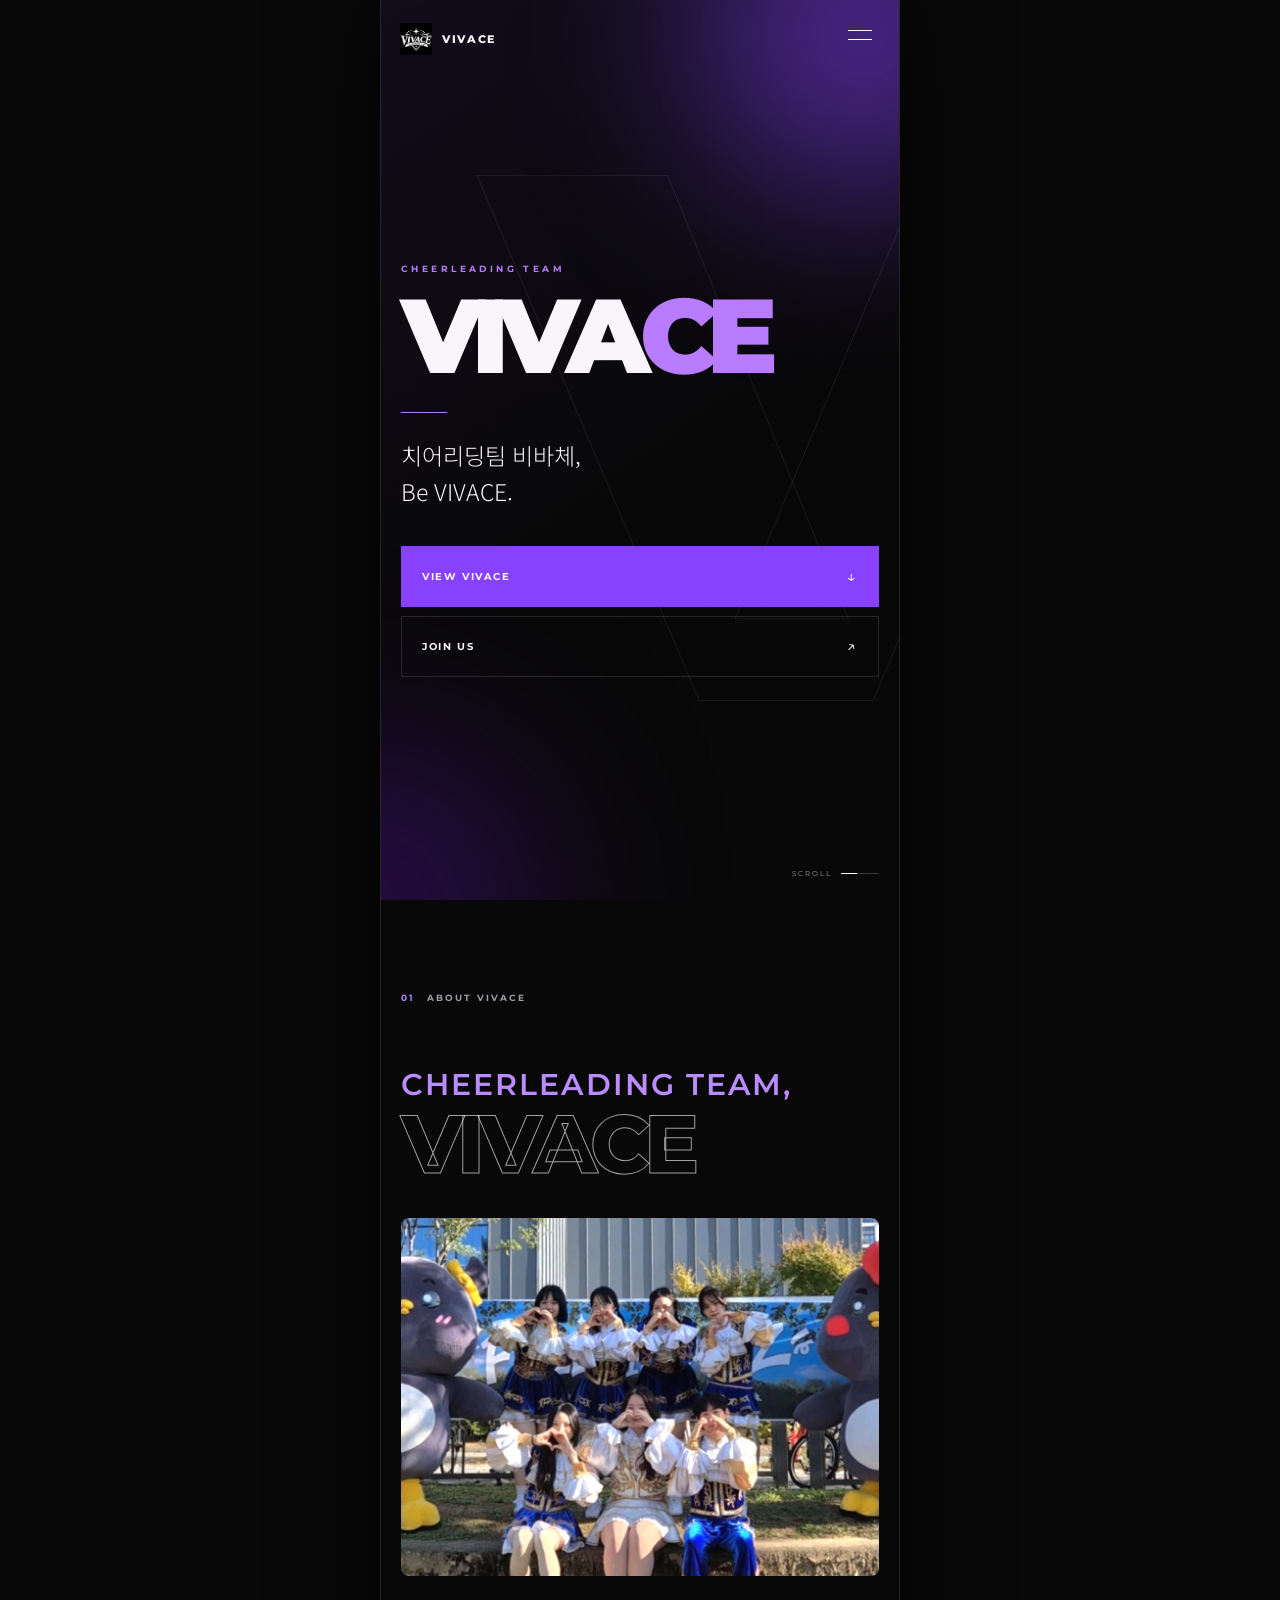
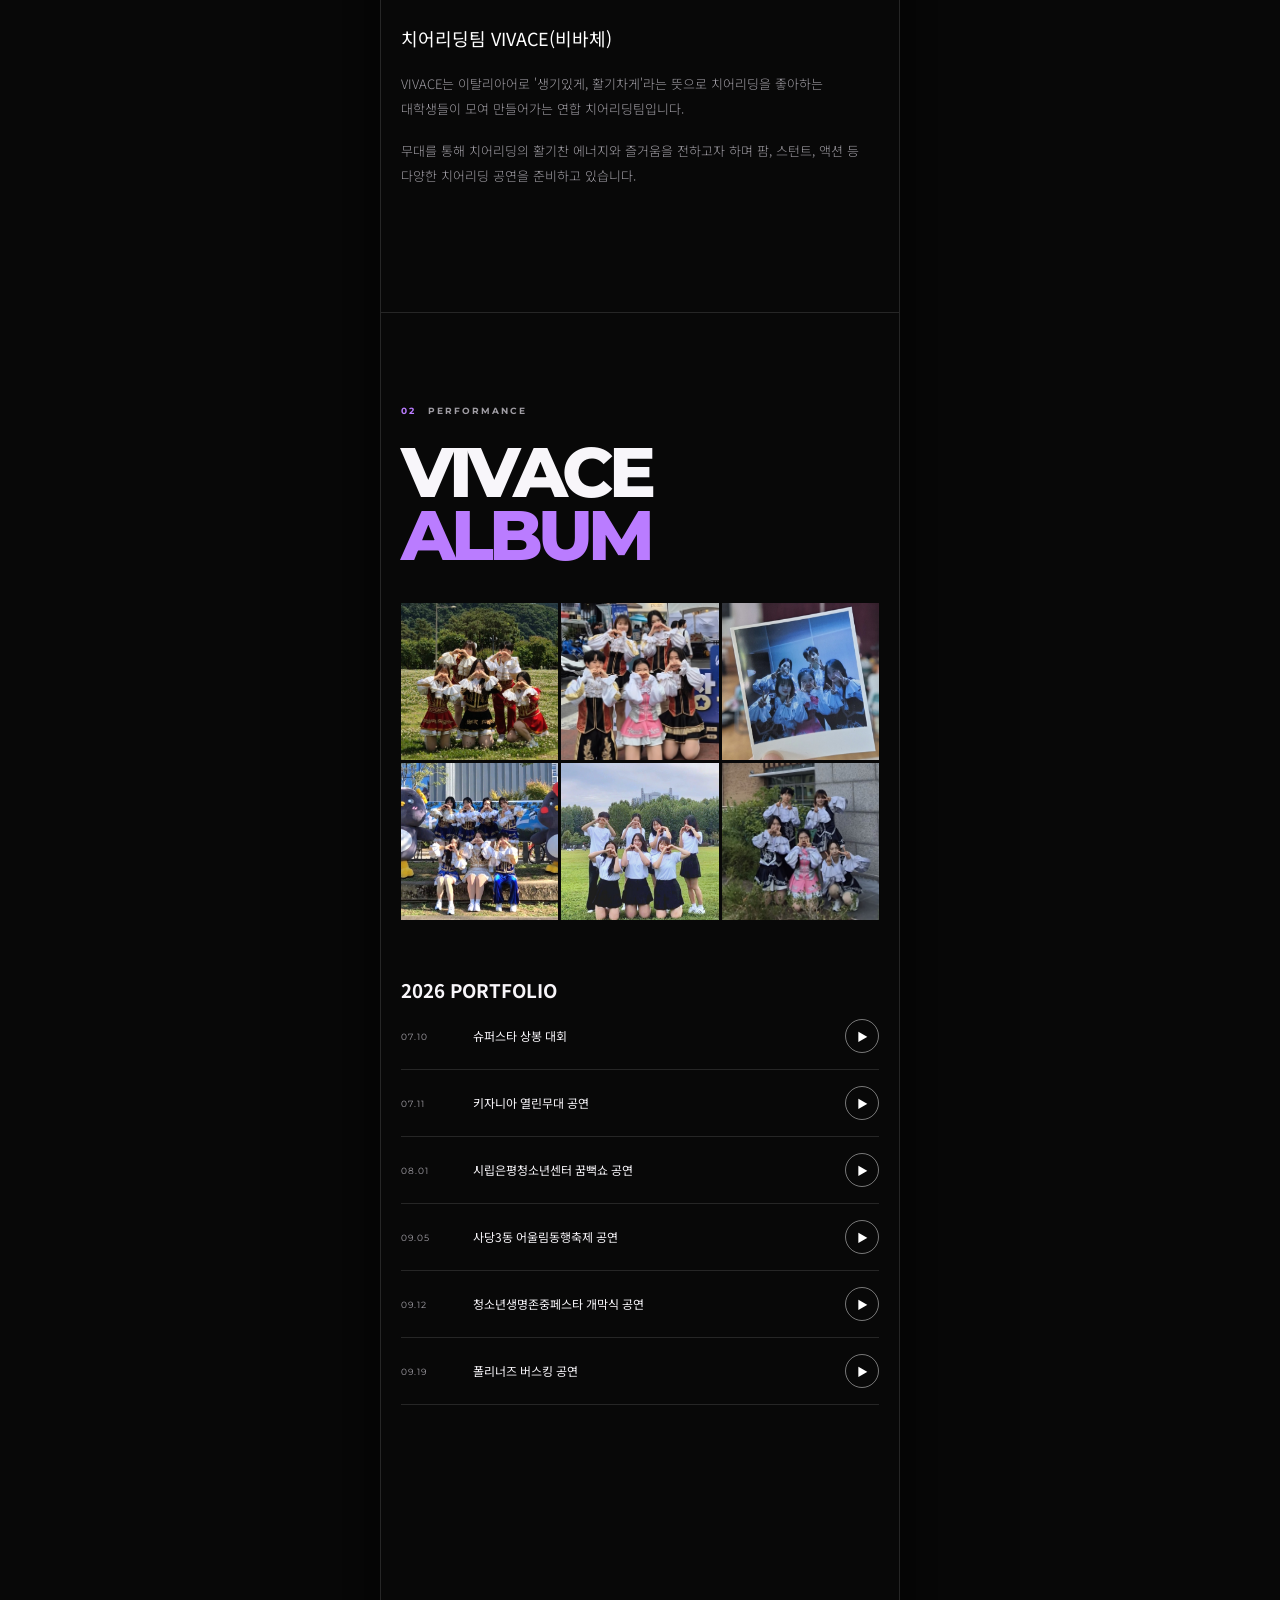
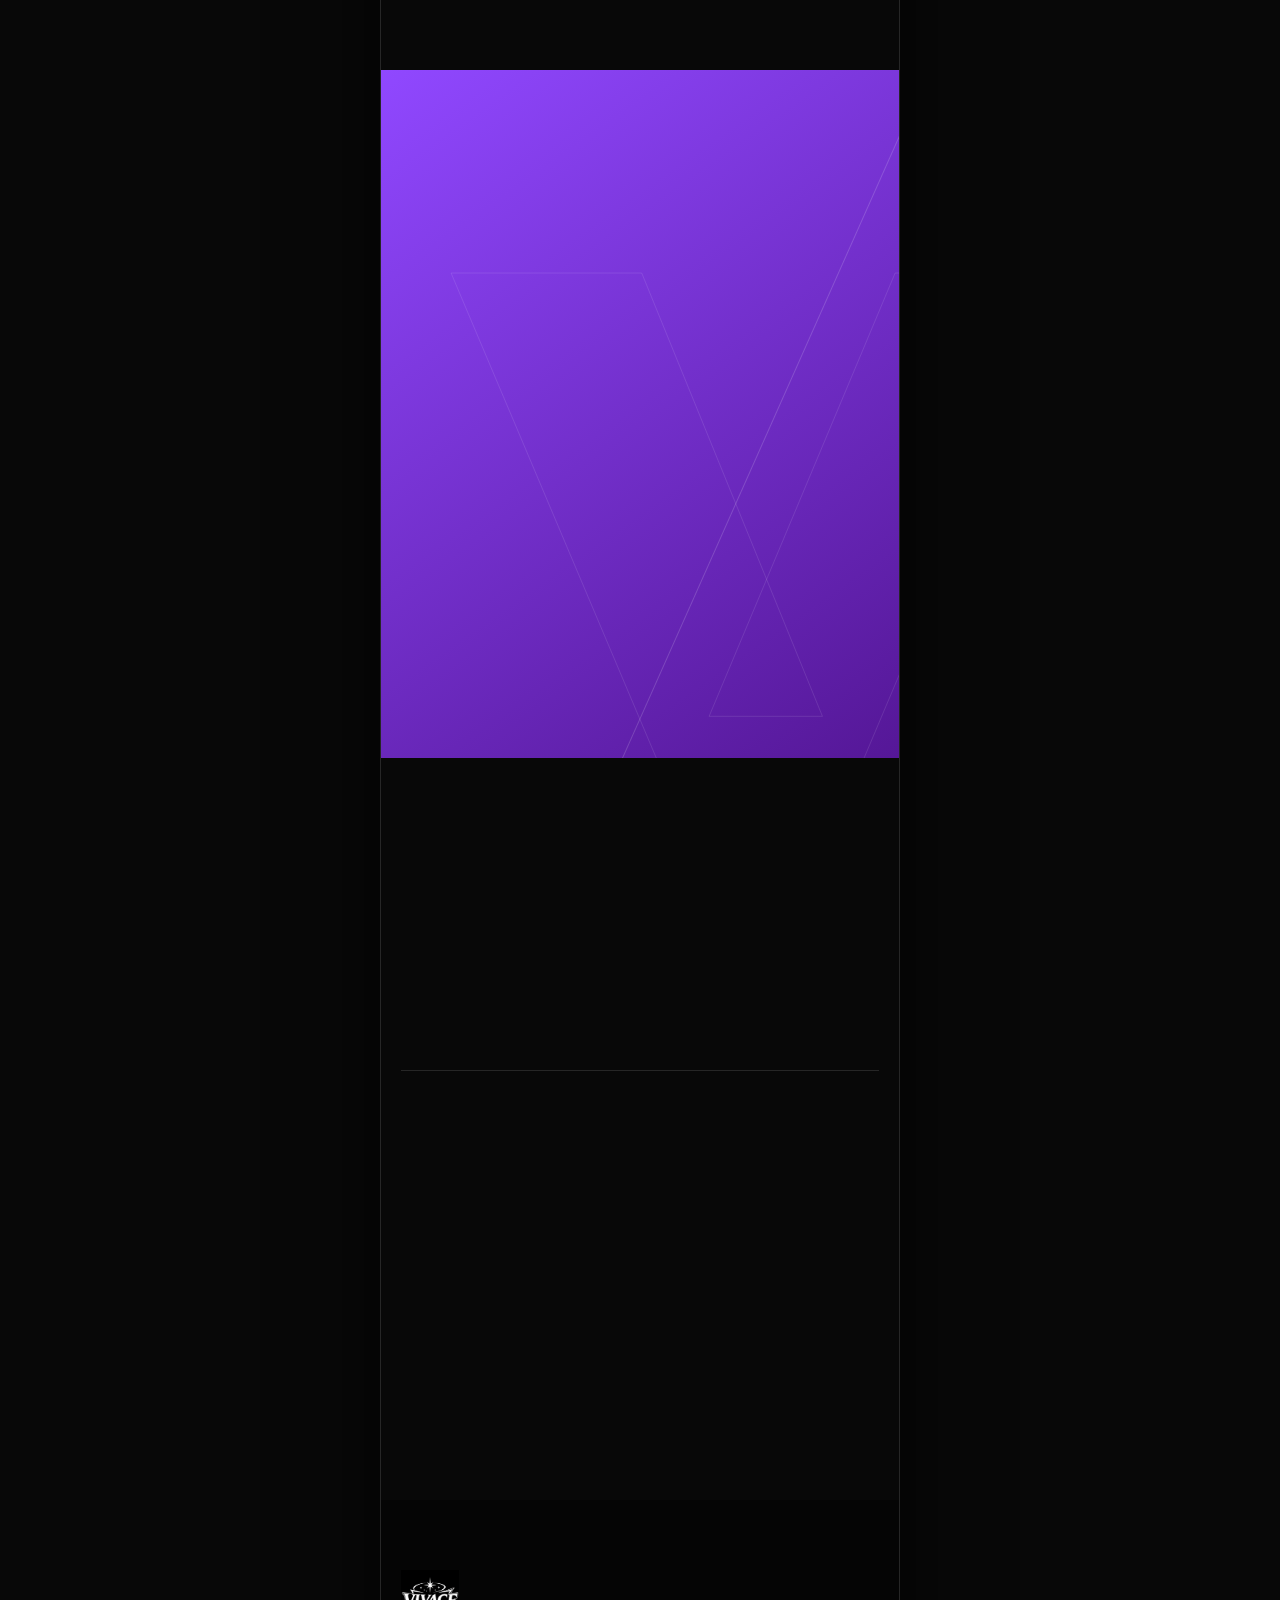
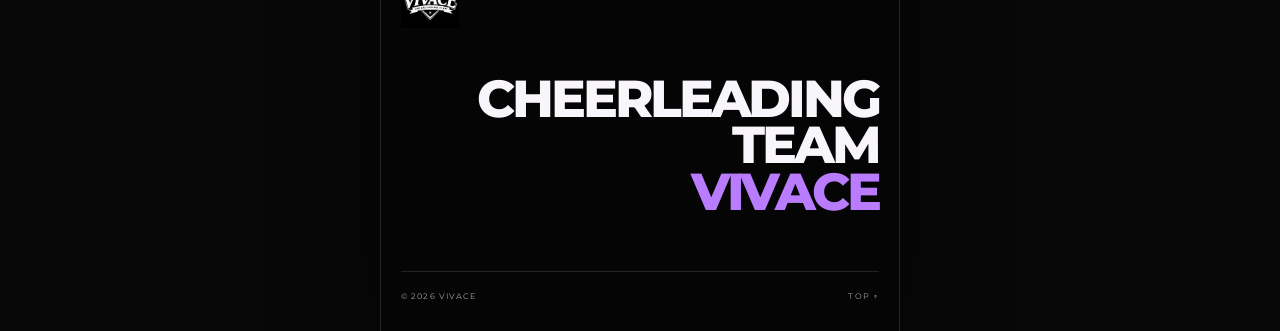
==== commit df786109: "포트폴리오 제목과 공연 목록 구조 수정" ====
--- a/index.html
+++ b/index.html
@@ -252,7 +252,9 @@
 
 
       <!-- 대표 공연 기록 -->
+      <h3 class="record-year reveal">2026 PORTFOLIO</h3>
       <div class="record-list">
+      
   <div>
     <span>07.10</span>
     <p>슈퍼스타 상봉 대회</p>
@@ -302,10 +304,7 @@
     <a href="https://youtu.be/1PSnc9vkaIE?si=DQikmVmjQzFcNgH_" target="_blank" rel="noopener noreferrer"
        class="record-play" aria-label="폴리너즈 버스킹 공연 영상 보기">▶</a>
   </div>
-</div>
-
-      </div>
-
+      </div>
 
       <!-- 유튜브 연결 -->
       <a
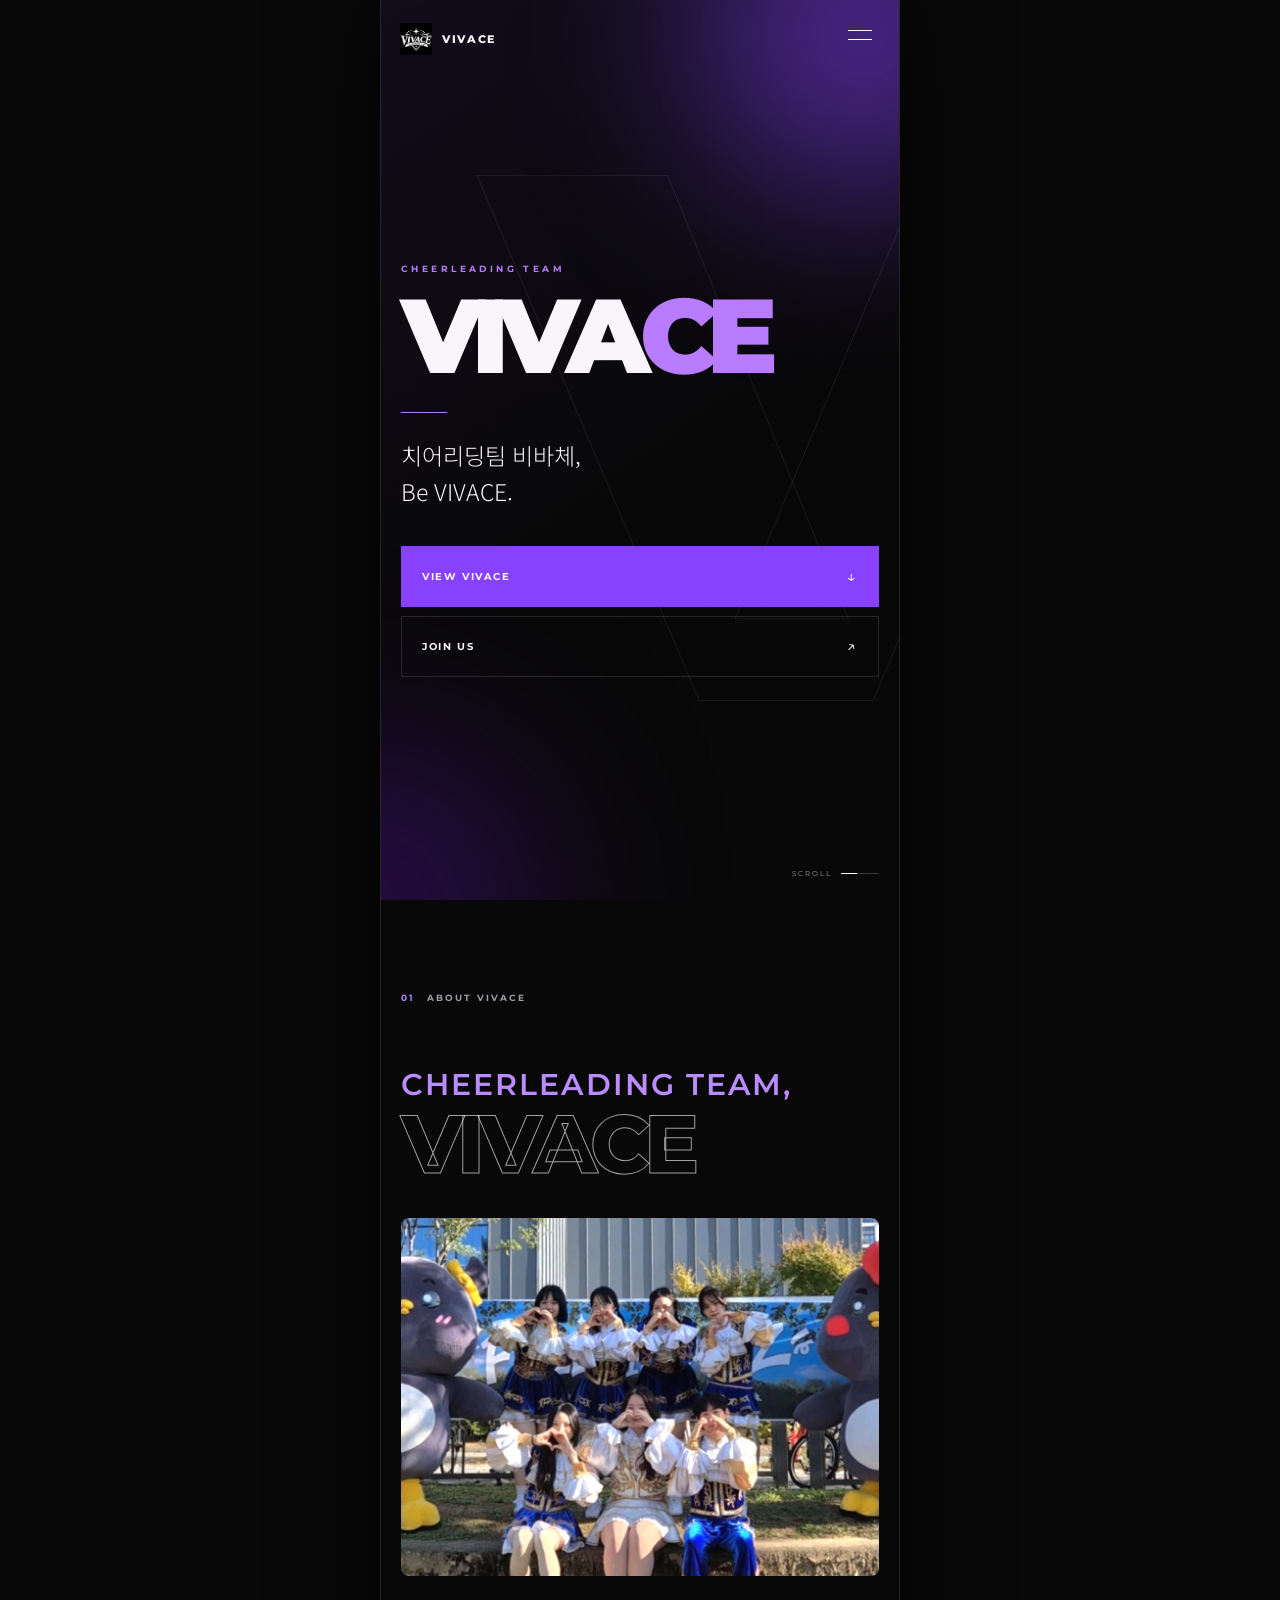
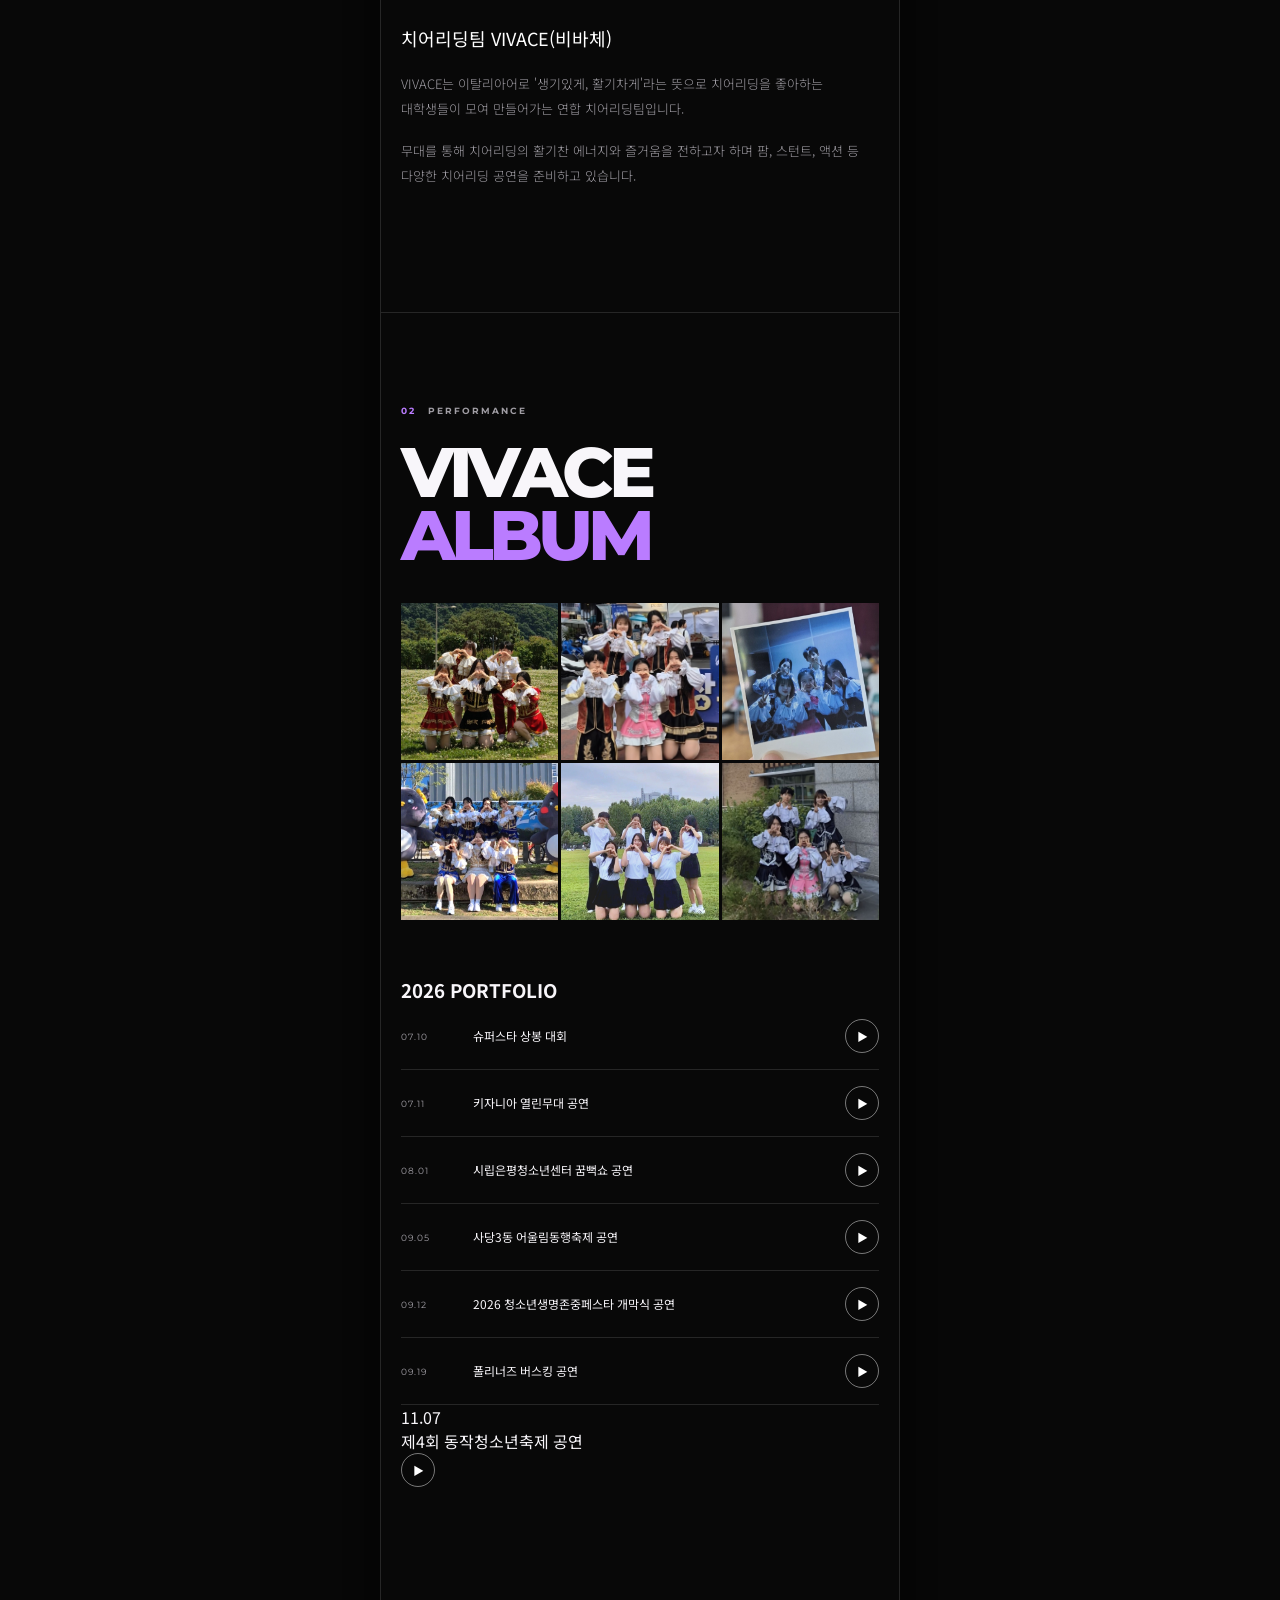
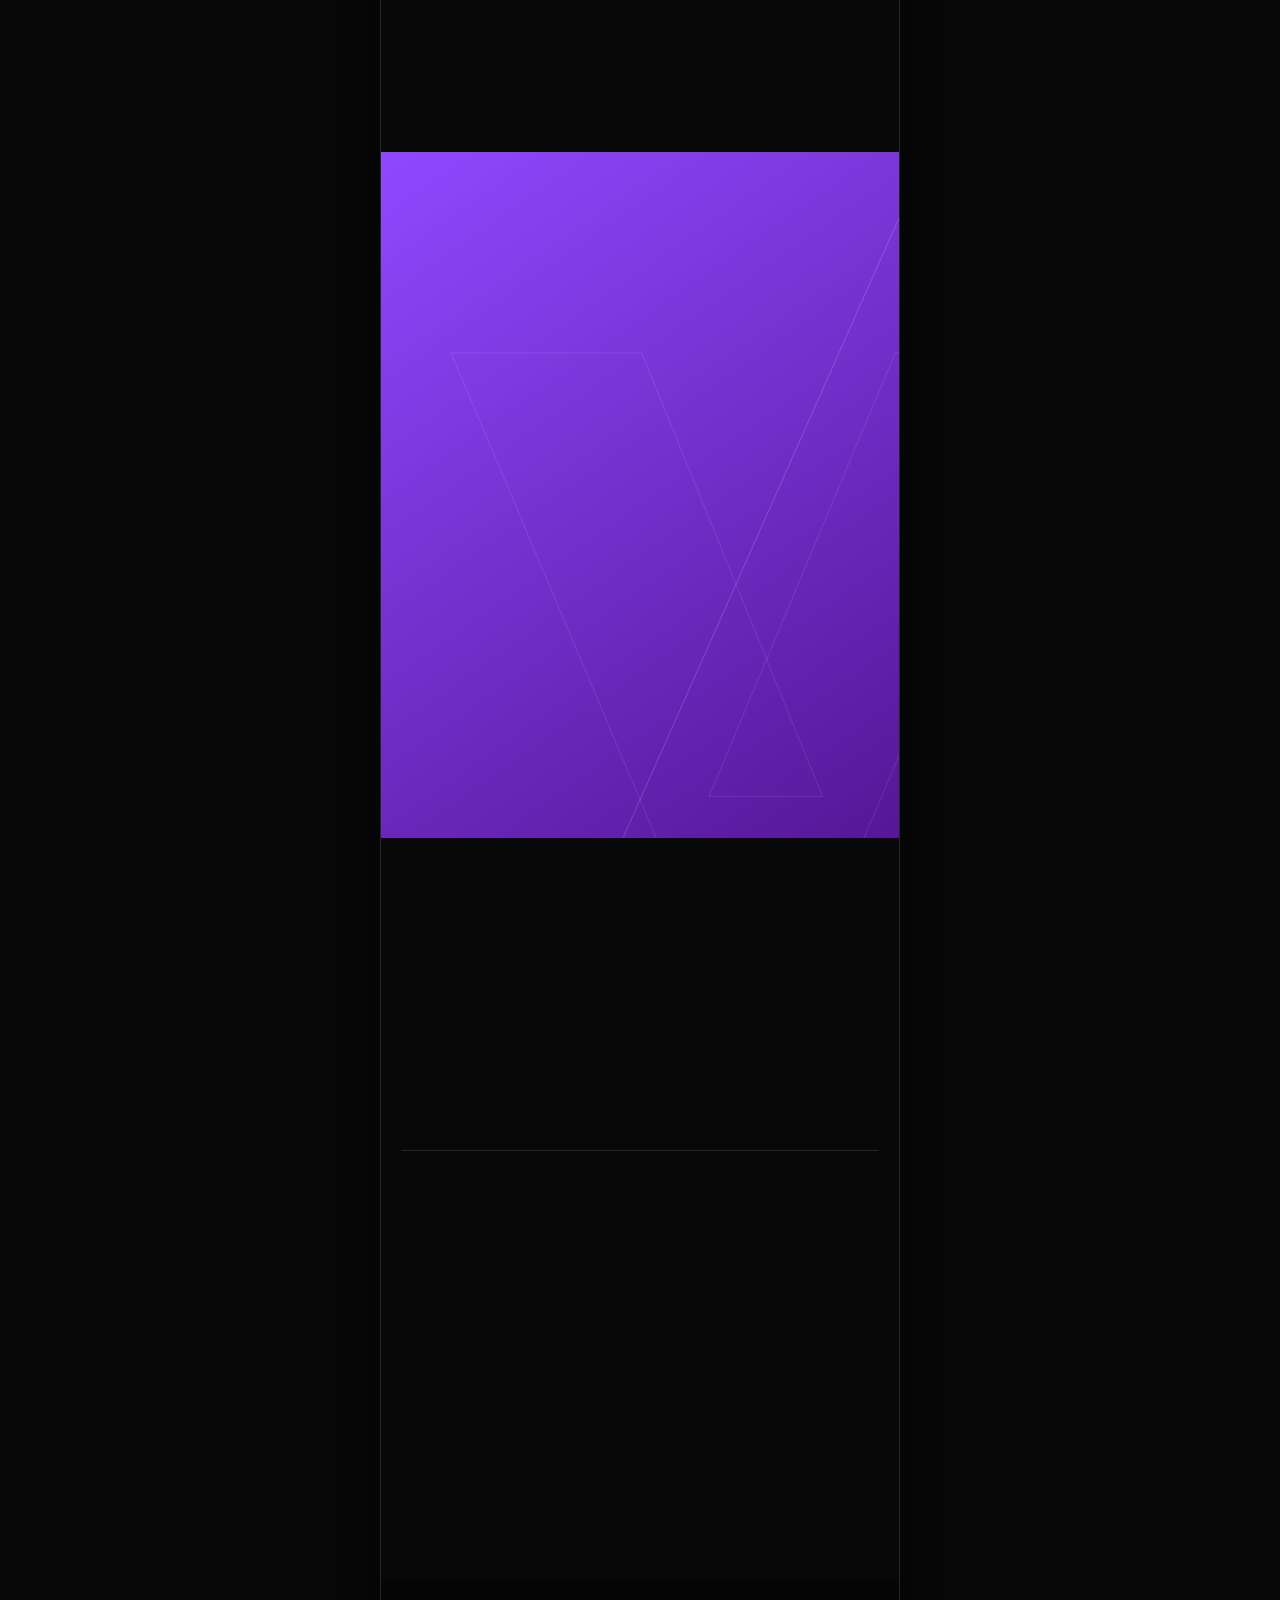
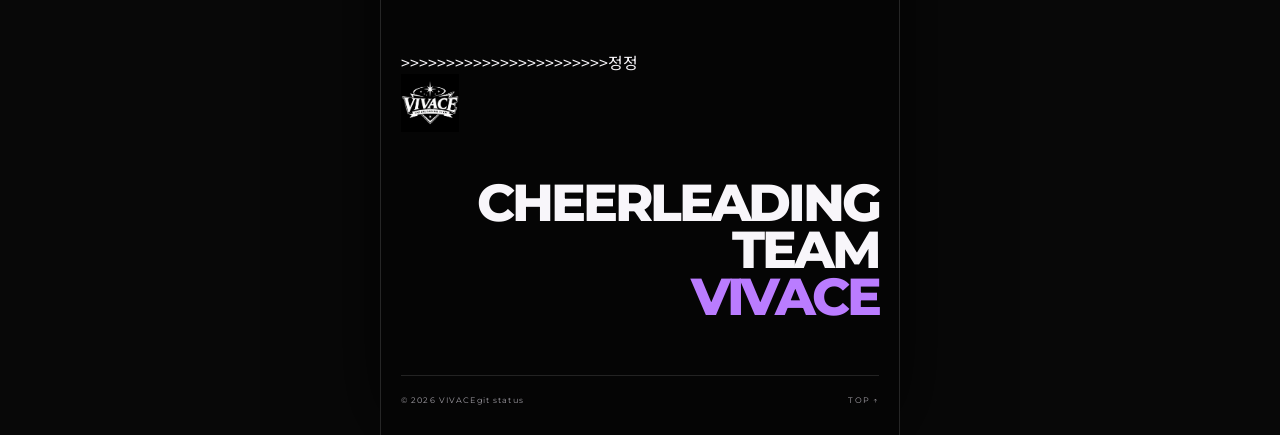
==== commit 58bff62a: "2기 모집 내용 수정" ====
--- a/index.html
+++ b/index.html
@@ -293,9 +293,9 @@
 
   <div>
     <span>09.12</span>
-    <p>청소년생명존중페스타 개막식 공연</p>
+    <p>2026 청소년생명존중페스타 개막식 공연</p>
     <a href="https://youtu.be/1bcVD8KFC_Q?si=p4TIHwsUPctSNvZb" target="_blank" rel="noopener noreferrer"
-       class="record-play" aria-label="청소년생명존중페스타 공연 영상 보기">▶</a>
+       class="record-play" aria-label="2026 청소년생명존중페스타 공연 영상 보기">▶</a>
   </div>
 
   <div>
@@ -303,6 +303,14 @@
     <p>폴리너즈 버스킹 공연</p>
     <a href="https://youtu.be/1PSnc9vkaIE?si=DQikmVmjQzFcNgH_" target="_blank" rel="noopener noreferrer"
        class="record-play" aria-label="폴리너즈 버스킹 공연 영상 보기">▶</a>
+  </div>
+      </div>
+
+  <div>
+    <span>11.07</span>
+    <p>제4회 동작청소년축제 공연</p>
+    <a href="https://youtu.be/o2yivevIjDE?si=FFvkl1g4fWn2OgL4" target="_blank" rel="noopener noreferrer"
+       class="record-play" aria-label="제4회 동작청소년축제 공연 영상 보기">▶</a>
   </div>
       </div>
 
@@ -344,12 +352,12 @@
 
         <div>
           <span>01</span>
-          <p>2026년 기준 20세 이상의 대학생</p>
+          <p>2027년 기준 20세 이상의 대학생(2008년생부터)</p>
         </div>
 
         <div>
           <span>02</span>
-          <p>치어리딩에 대한 관심과 열정을 가진 분</p>
+          <p>공연과 팀 활동에 적극적으로 참여할 수 있는 분</p>
         </div>
 
         <div>
@@ -359,7 +367,7 @@
 
         <div>
           <span>04</span>
-          <p>다양한 무대와 공연을 함께 만들어가고 싶으신 분</p>
+          <p>2028년 1월까지 책임감 있게 활동할 수 있는 분</p>
         </div>
 
       </div>
@@ -370,7 +378,7 @@
         rel="noopener noreferrer"
         class="apply-button reveal"
       >
-        <span><small>JOIN OUR TEAM</small>비바체 지원하기</span>
+        <span><small>JOIN OUR TEAM</small>12월 12일 2기 단원 모집 예정</span>
 
         <strong>↗</strong>
       </a>
@@ -445,7 +453,7 @@
   <!-- 푸터 -->
   <footer class="footer">
 
-    <div class="footer-logo">
+    <div class="footer-logo">>>>>>>>>>>>>>>>>>>>>>>>정정
       <img src="logo.png" alt="VIVACE 로고">
     </div>
 
@@ -457,7 +465,7 @@
     <div class="footer-bottom">
 
       <p>
-        © <span id="currentYear"></span> VIVACE
+        © <span id="currentYear"></span> VIVACEgit status
       </p>
 
       <a href="#home">
--- a/style.css
+++ b/style.css
@@ -1540,4 +1540,9 @@
 .record-play:focus-visible {
   background: rgba(255, 255, 255, 0.12);
   color: #fff;
+}
+
+.join-info > div:nth-child(3) p {
+  font-size: 11px;
+  line-height: 1.6;
 }
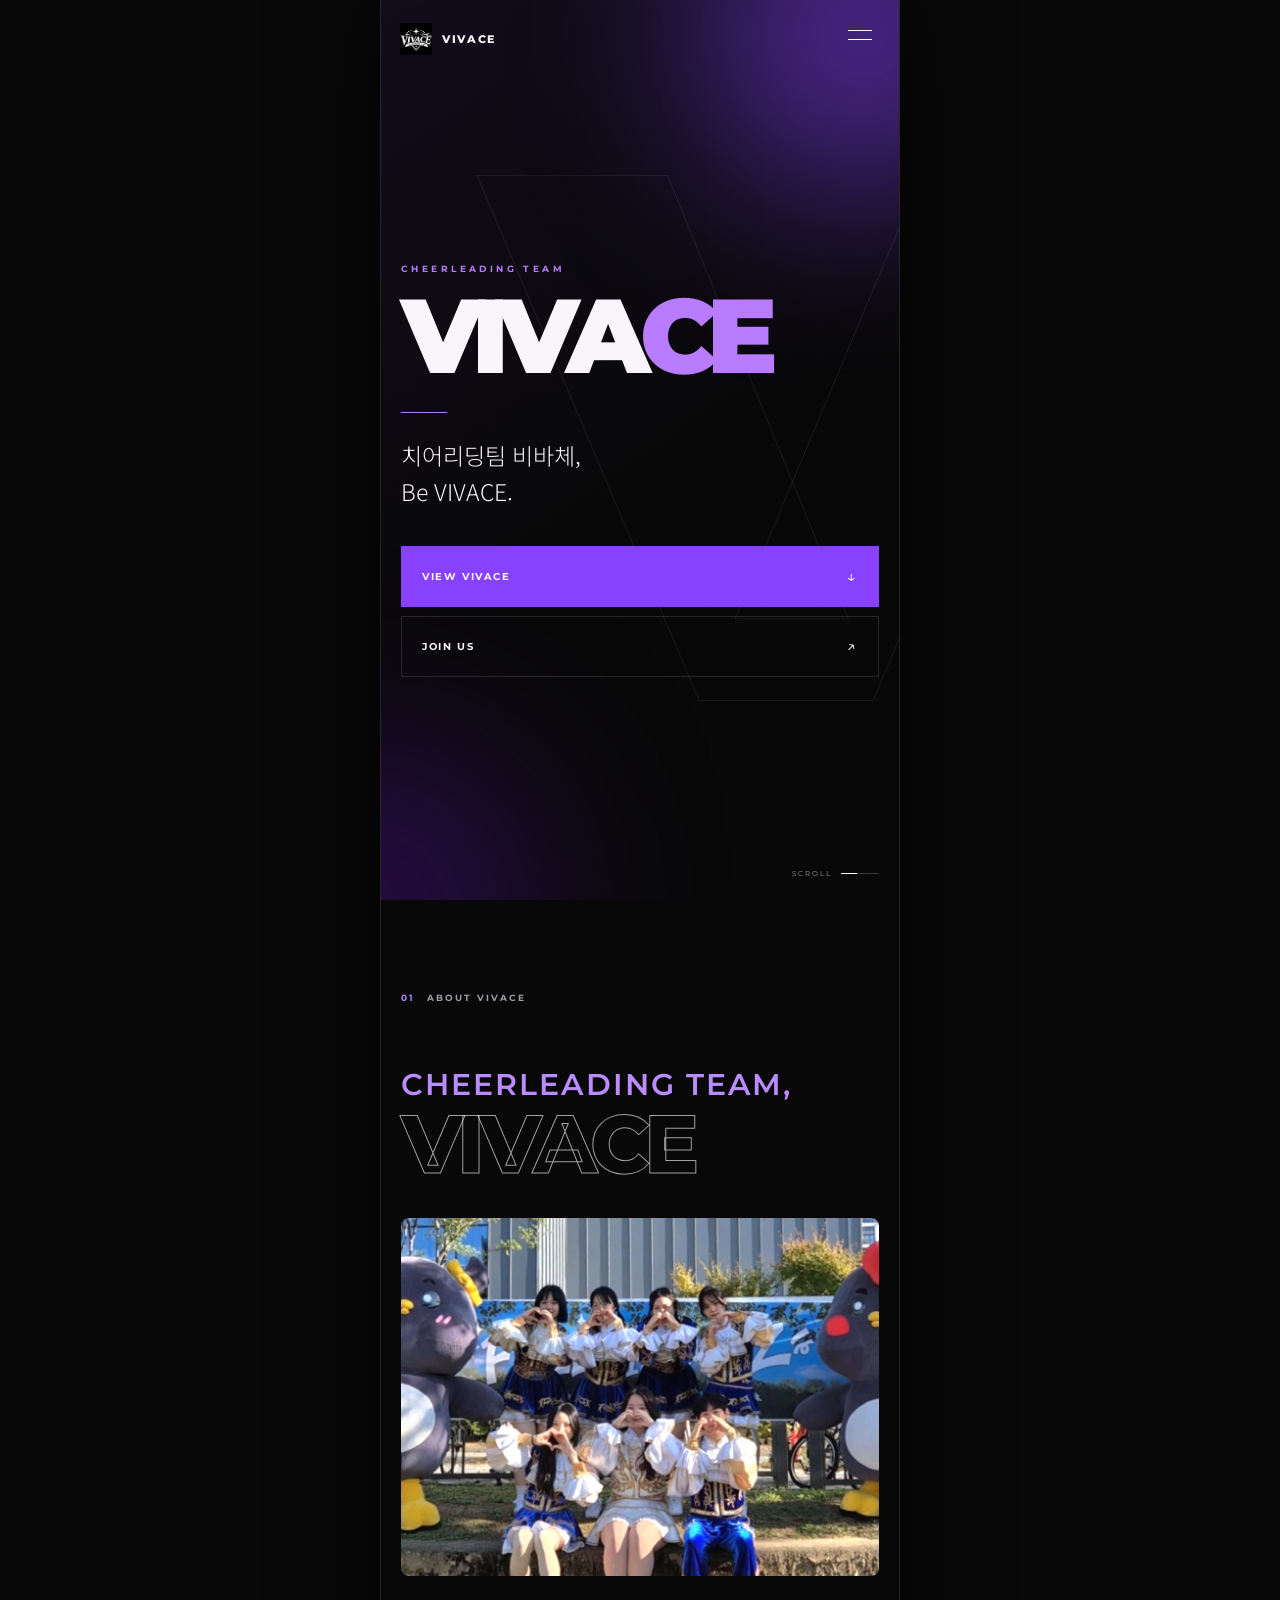
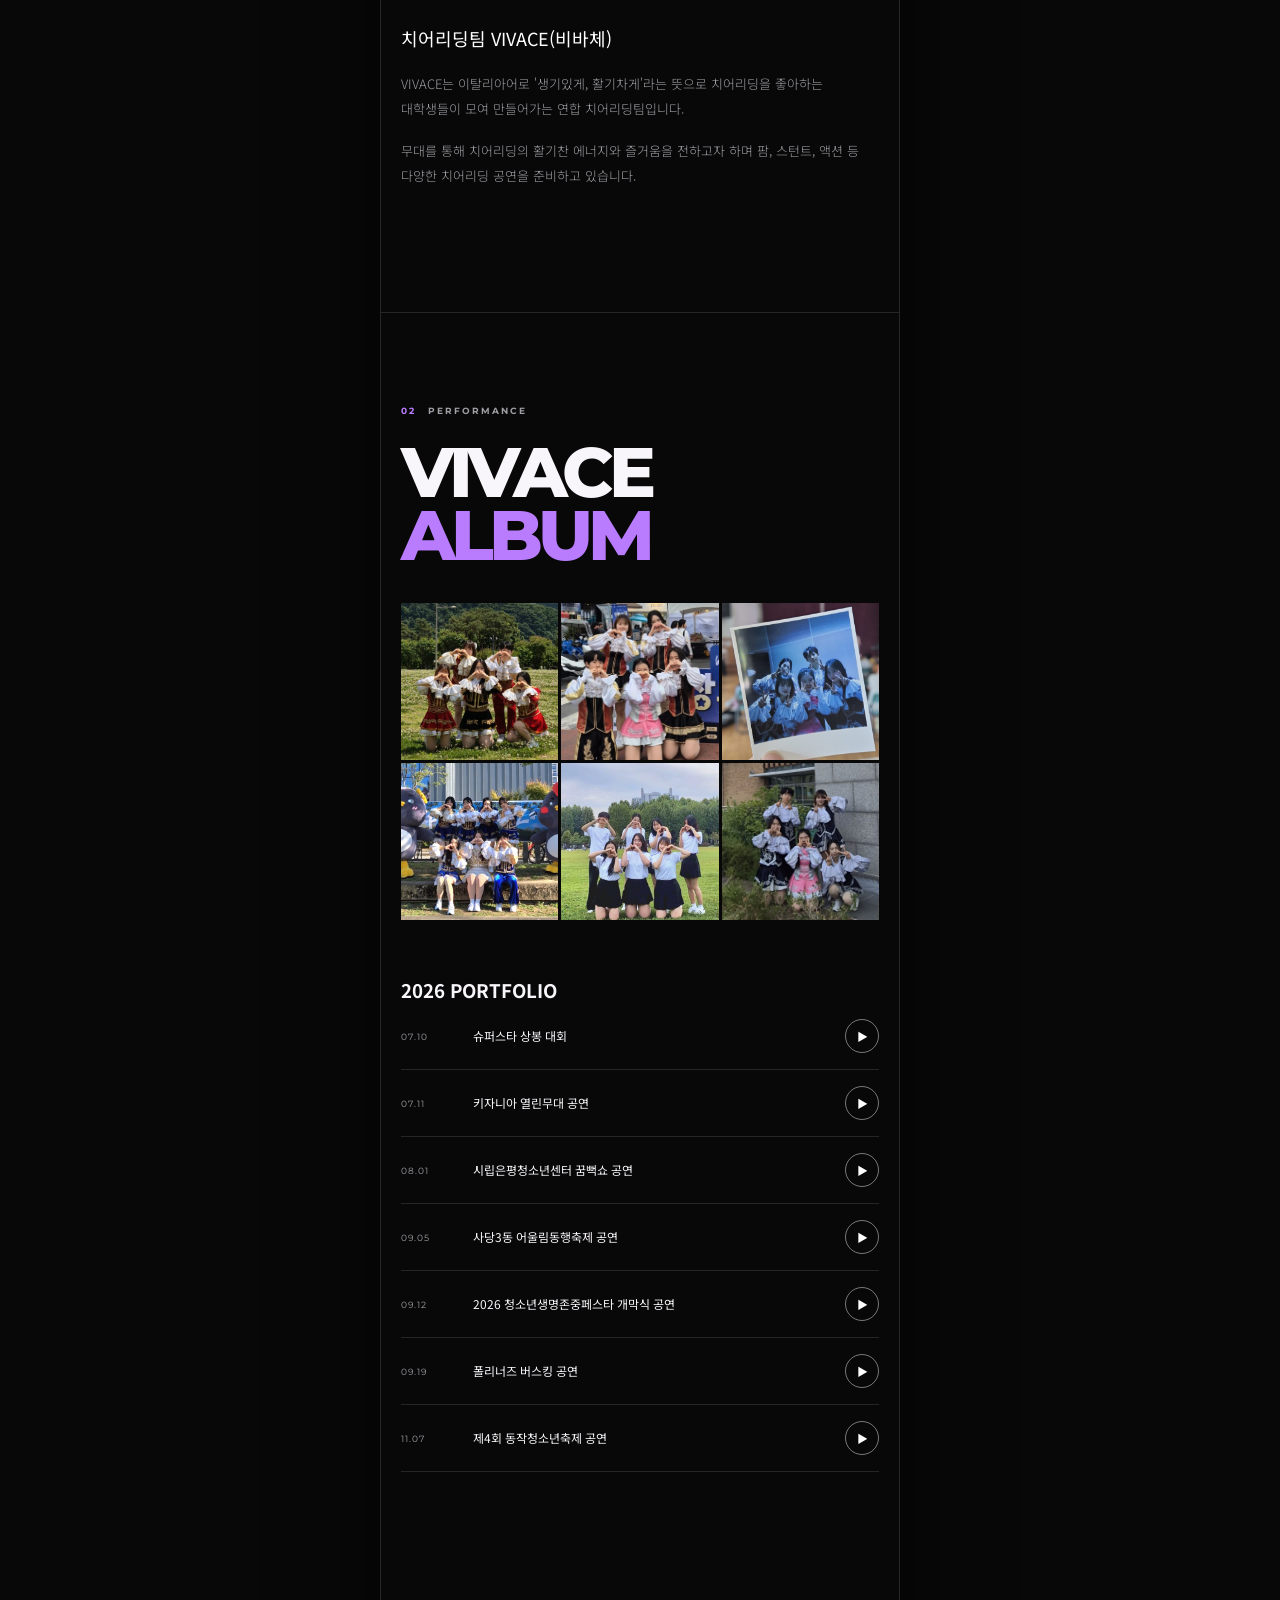
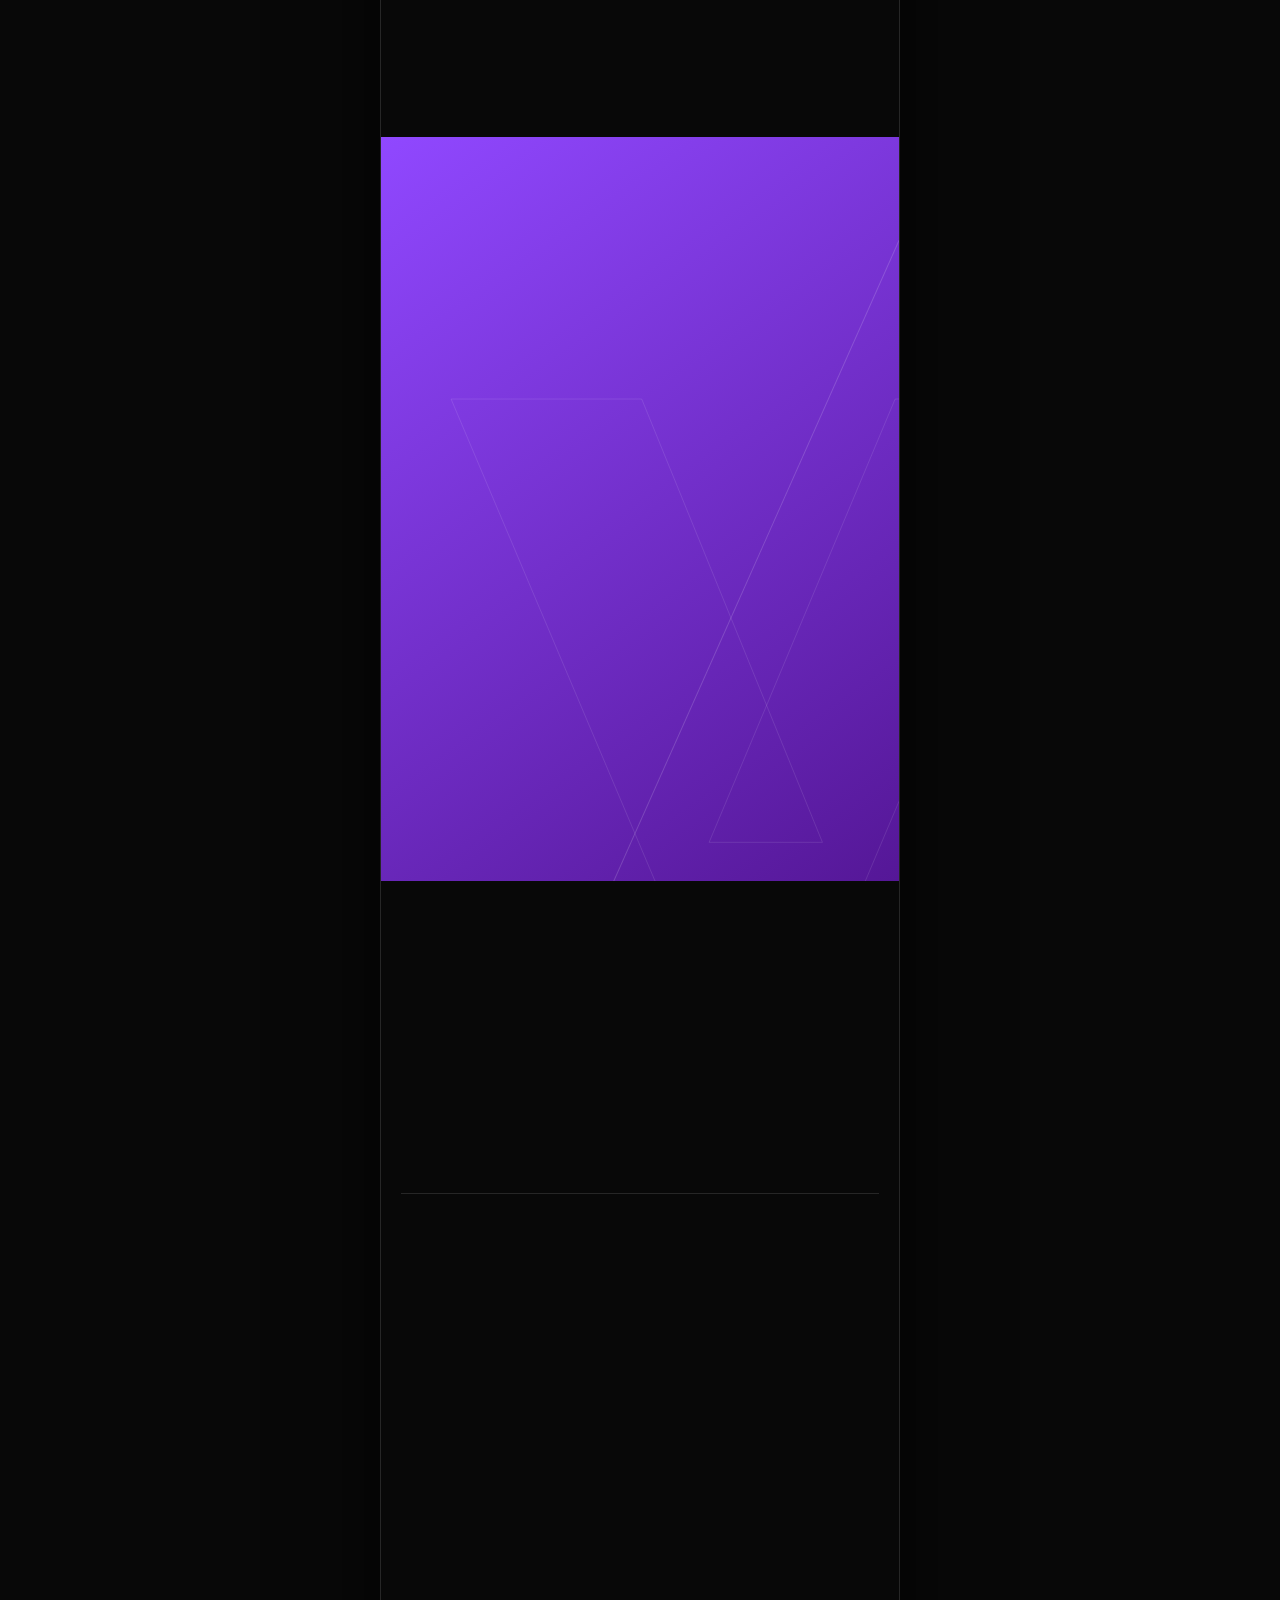
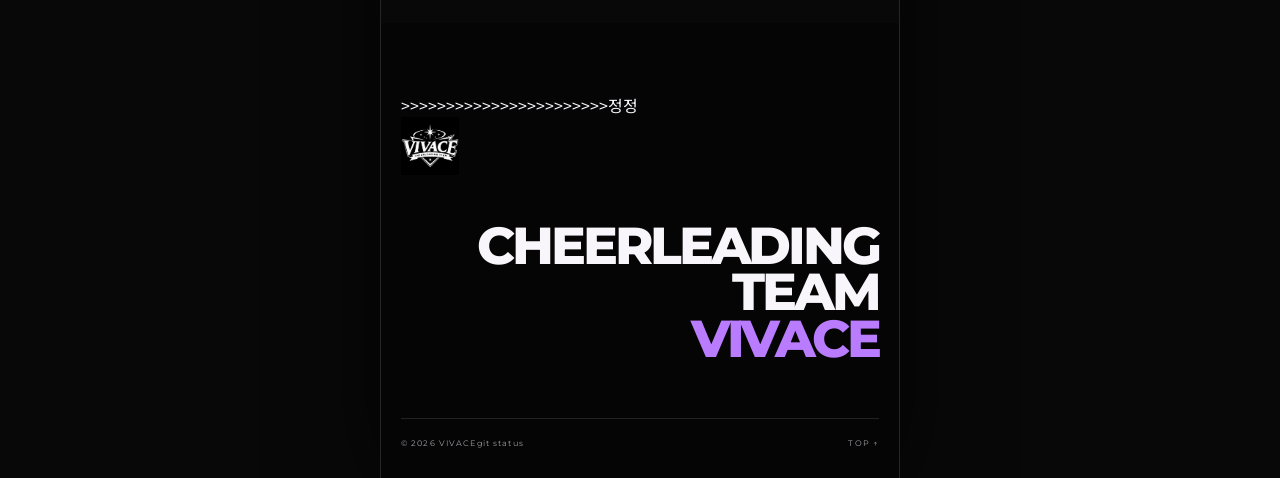
==== commit bcaedf8a: "공연 기록 수정" ====
--- a/index.html
+++ b/index.html
@@ -304,7 +304,6 @@
     <a href="https://youtu.be/1PSnc9vkaIE?si=DQikmVmjQzFcNgH_" target="_blank" rel="noopener noreferrer"
        class="record-play" aria-label="폴리너즈 버스킹 공연 영상 보기">▶</a>
   </div>
-      </div>
 
   <div>
     <span>11.07</span>
@@ -345,7 +344,7 @@
       </div>
 
       <p class="join-description reveal">
-        2026 비바체 단원 모집
+        비바체 2기 단원 모집(예정)
       </p>
 
       <div class="join-info reveal">
@@ -378,7 +377,7 @@
         rel="noopener noreferrer"
         class="apply-button reveal"
       >
-        <span><small>JOIN OUR TEAM</small>12월 12일 2기 단원 모집 예정</span>
+        <span><small>JOIN OUR TEAM</small>12월 12일 OPEN</span>
 
         <strong>↗</strong>
       </a>
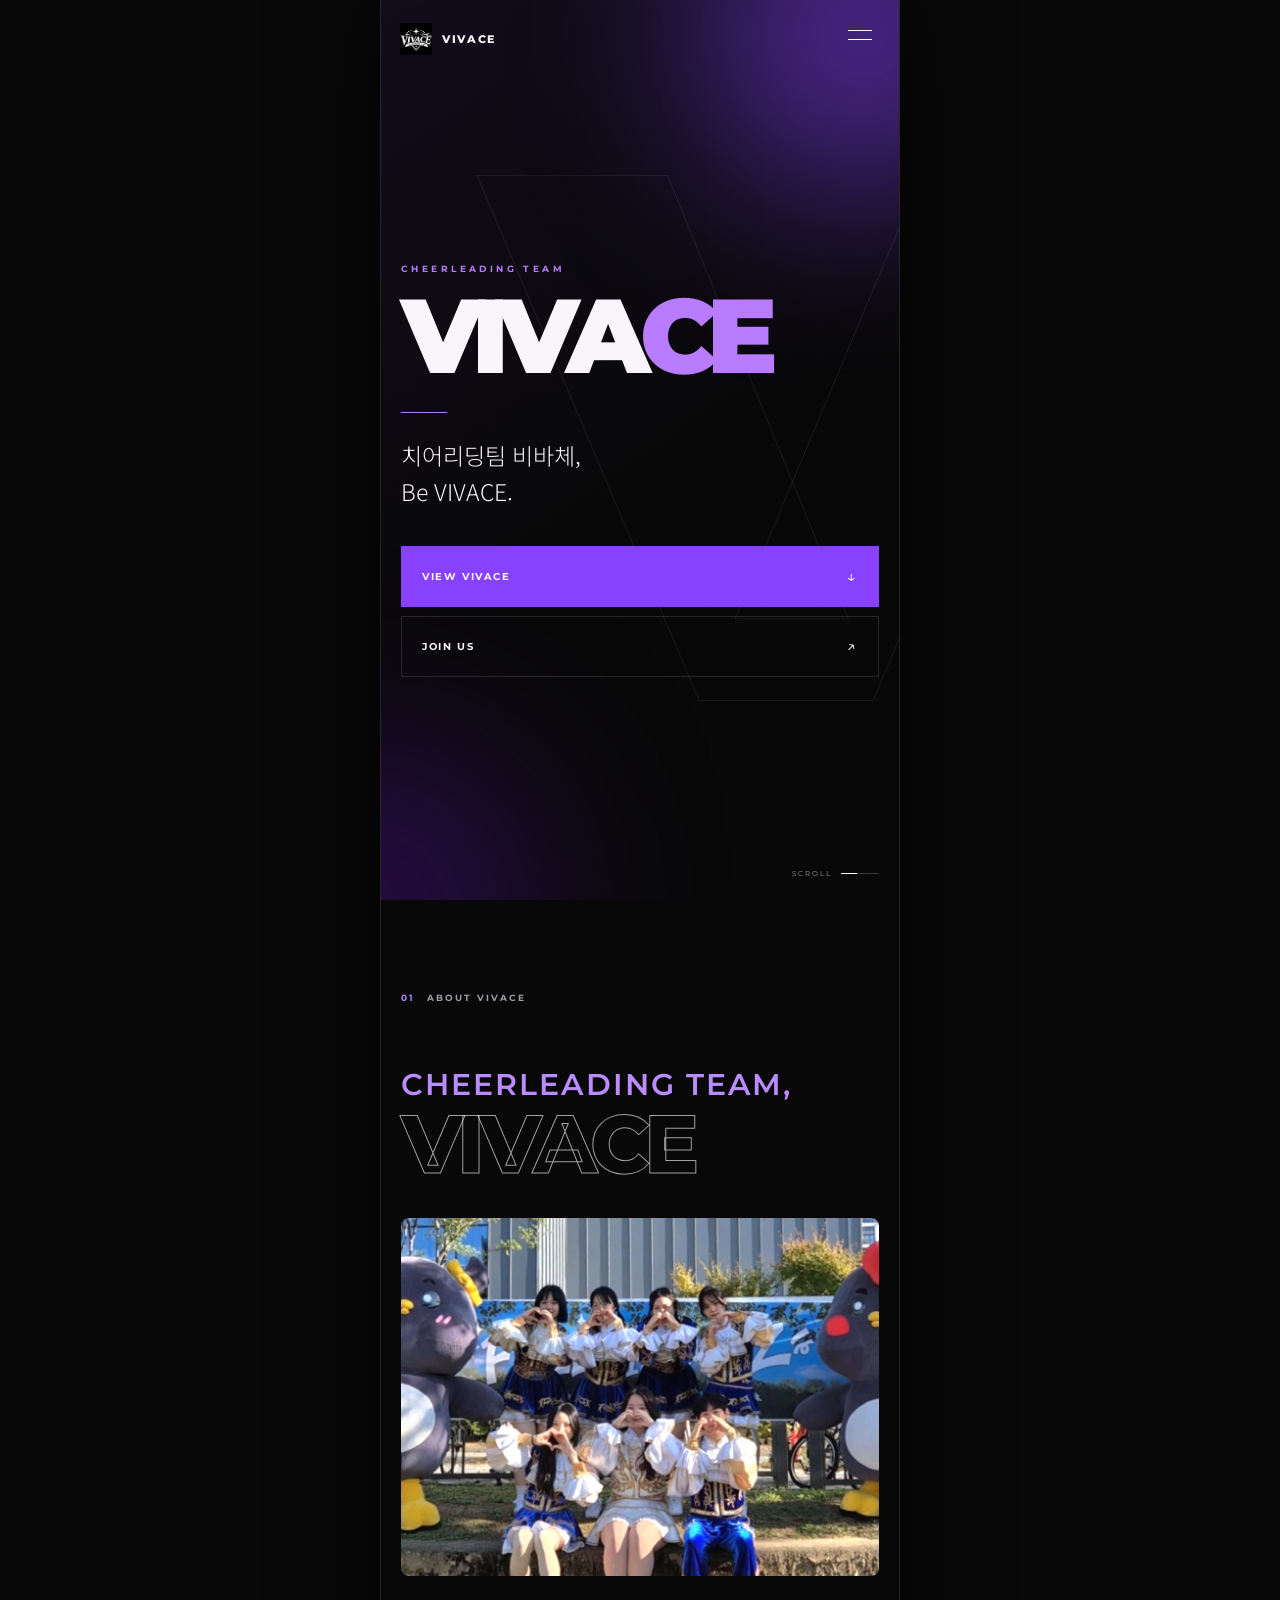
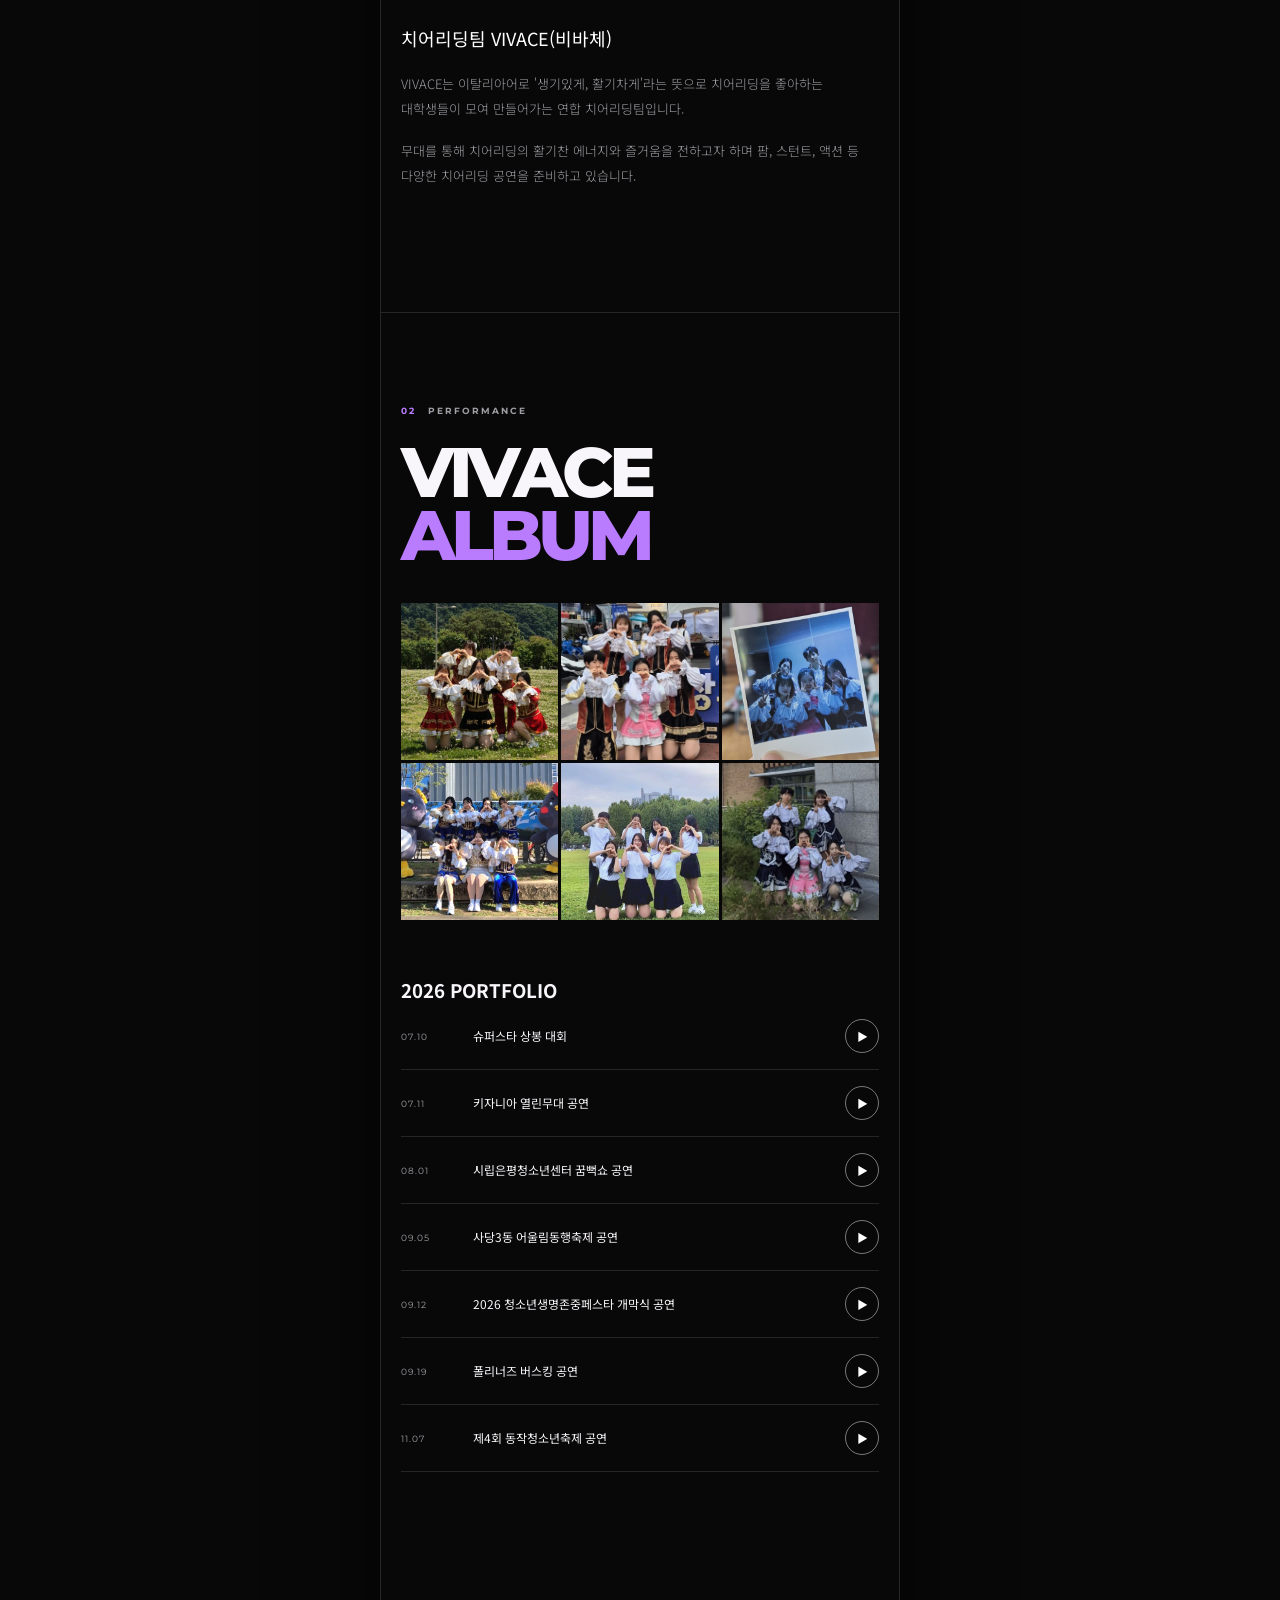
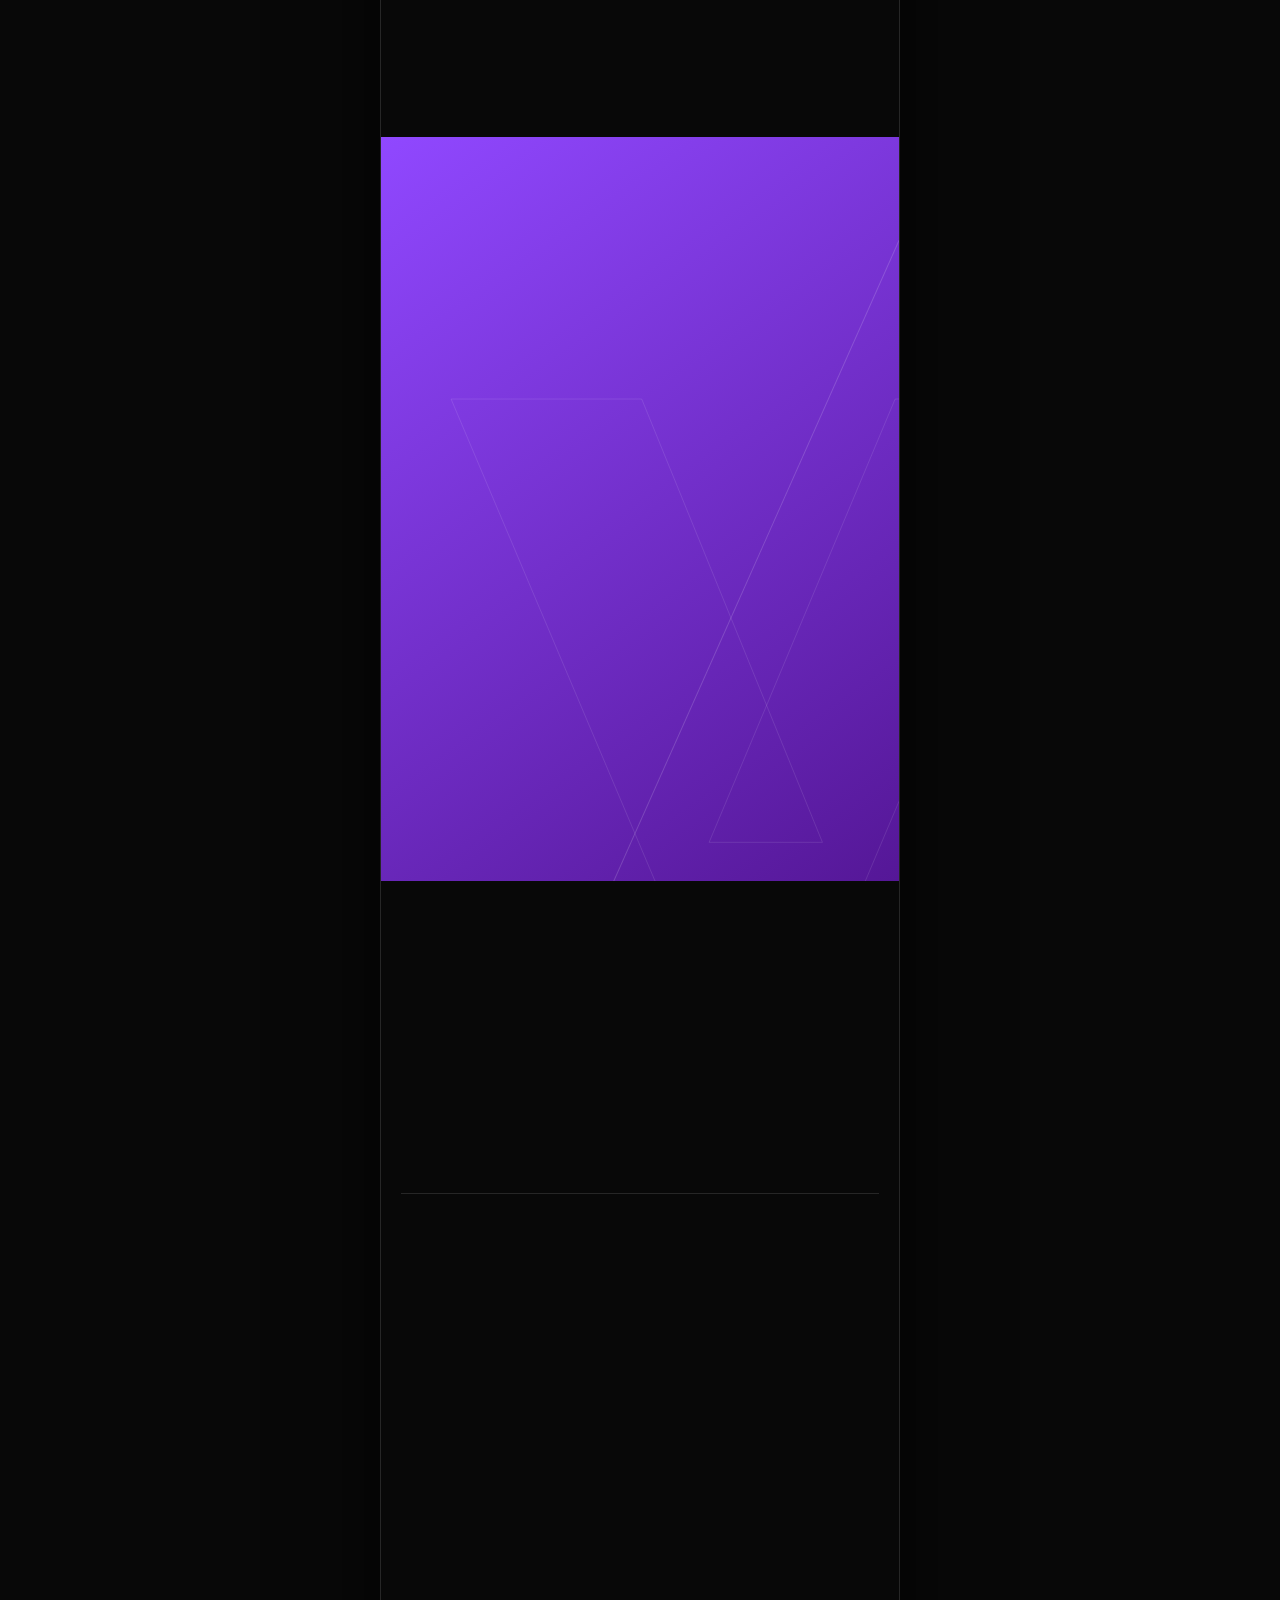
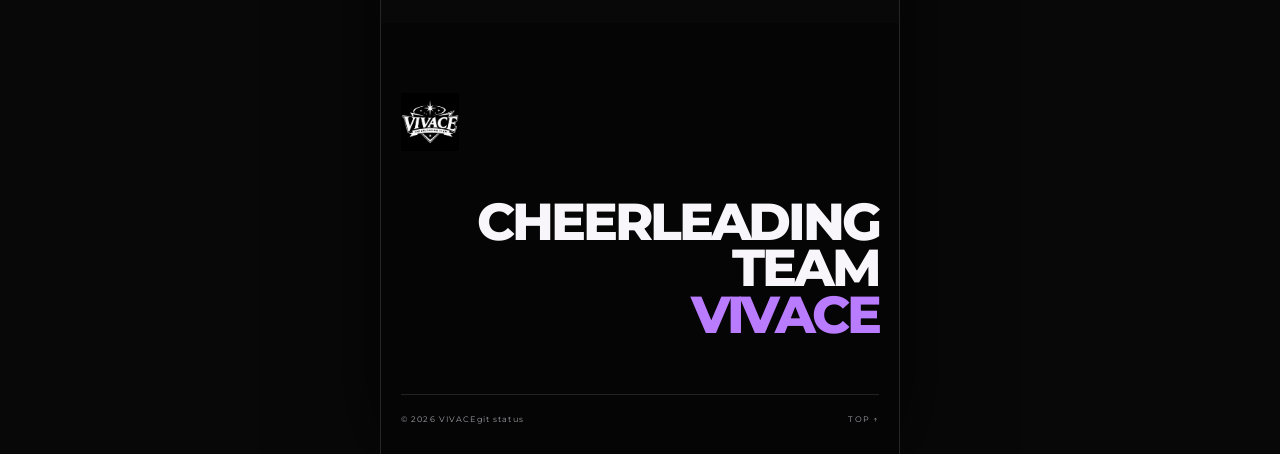
==== commit 55176cc6: "공연 기록 수정" ====
--- a/index.html
+++ b/index.html
@@ -344,7 +344,7 @@
       </div>
 
       <p class="join-description reveal">
-        비바체 2기 단원 모집(예정)
+        비바체 2기 단원 모집(COMING SOON)
       </p>
 
       <div class="join-info reveal">
@@ -452,7 +452,7 @@
   <!-- 푸터 -->
   <footer class="footer">
 
-    <div class="footer-logo">>>>>>>>>>>>>>>>>>>>>>>>정정
+    <div class="footer-logo">
       <img src="logo.png" alt="VIVACE 로고">
     </div>
 
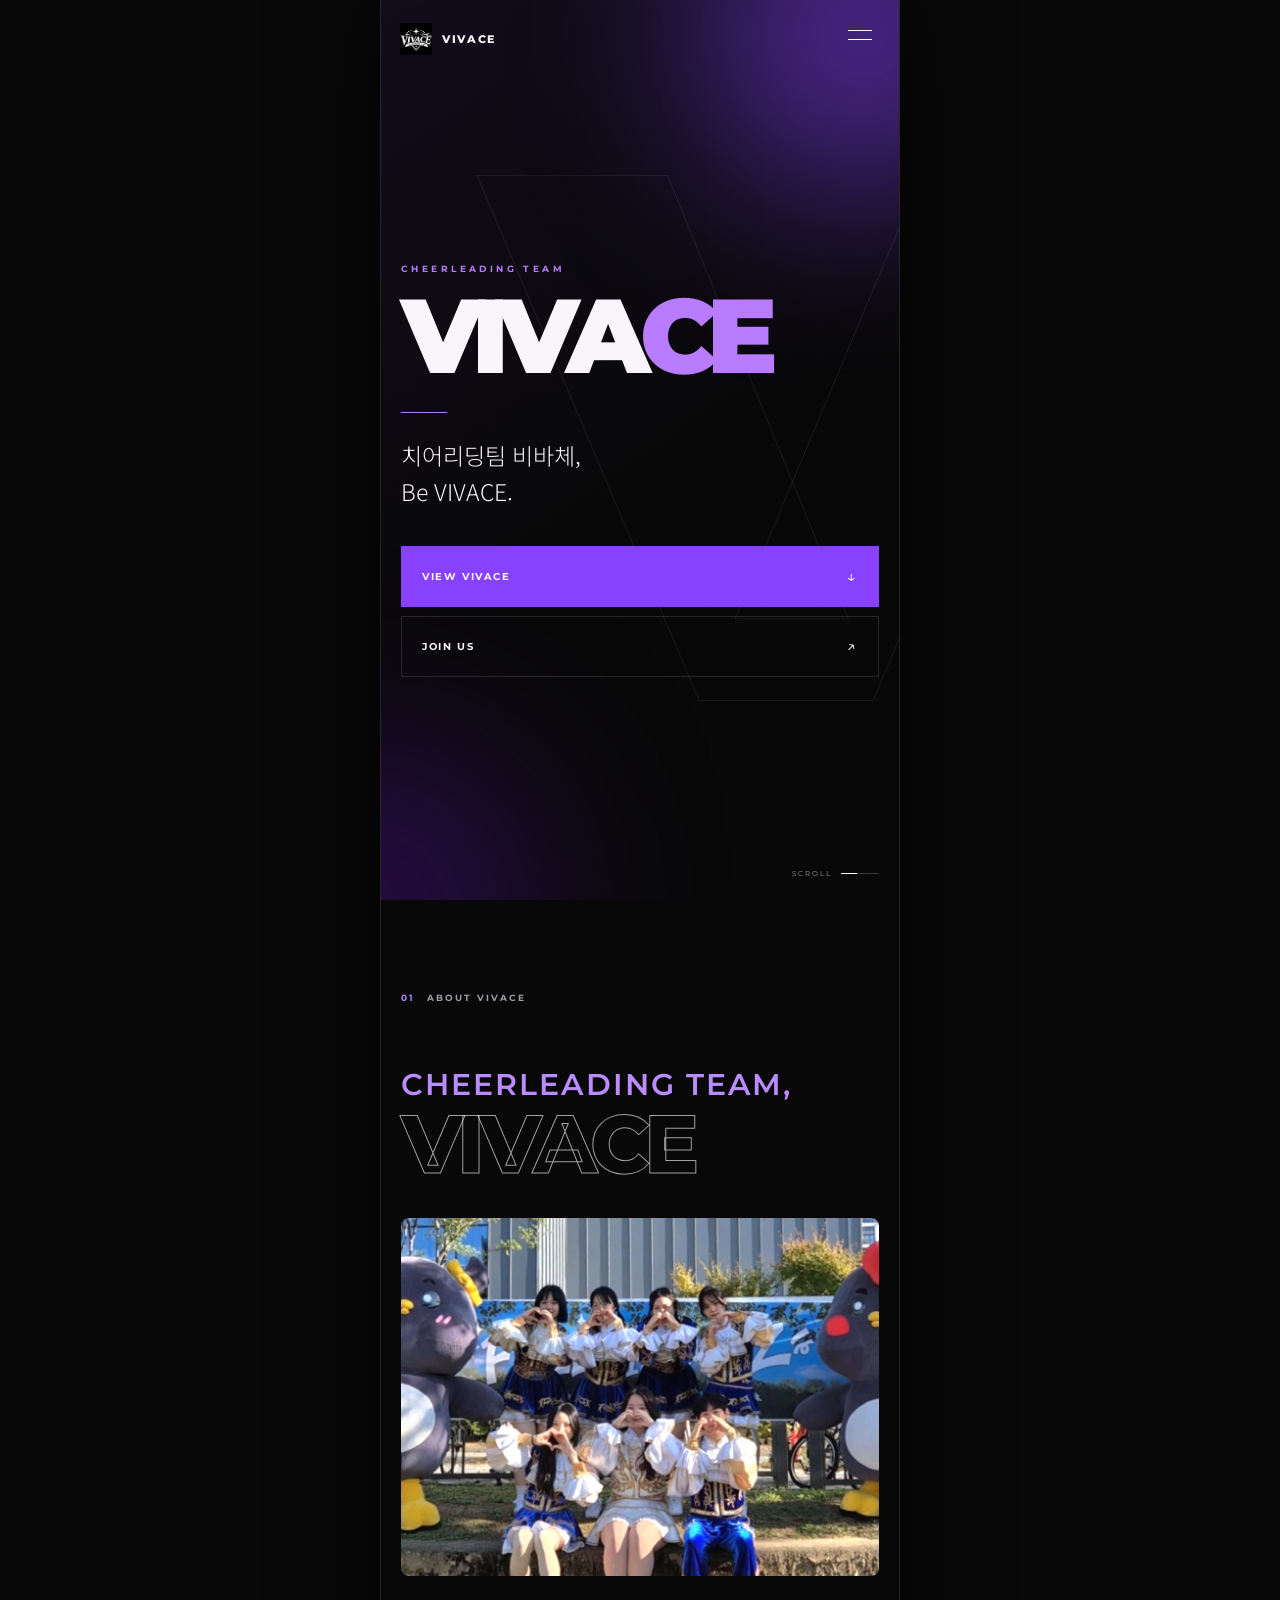
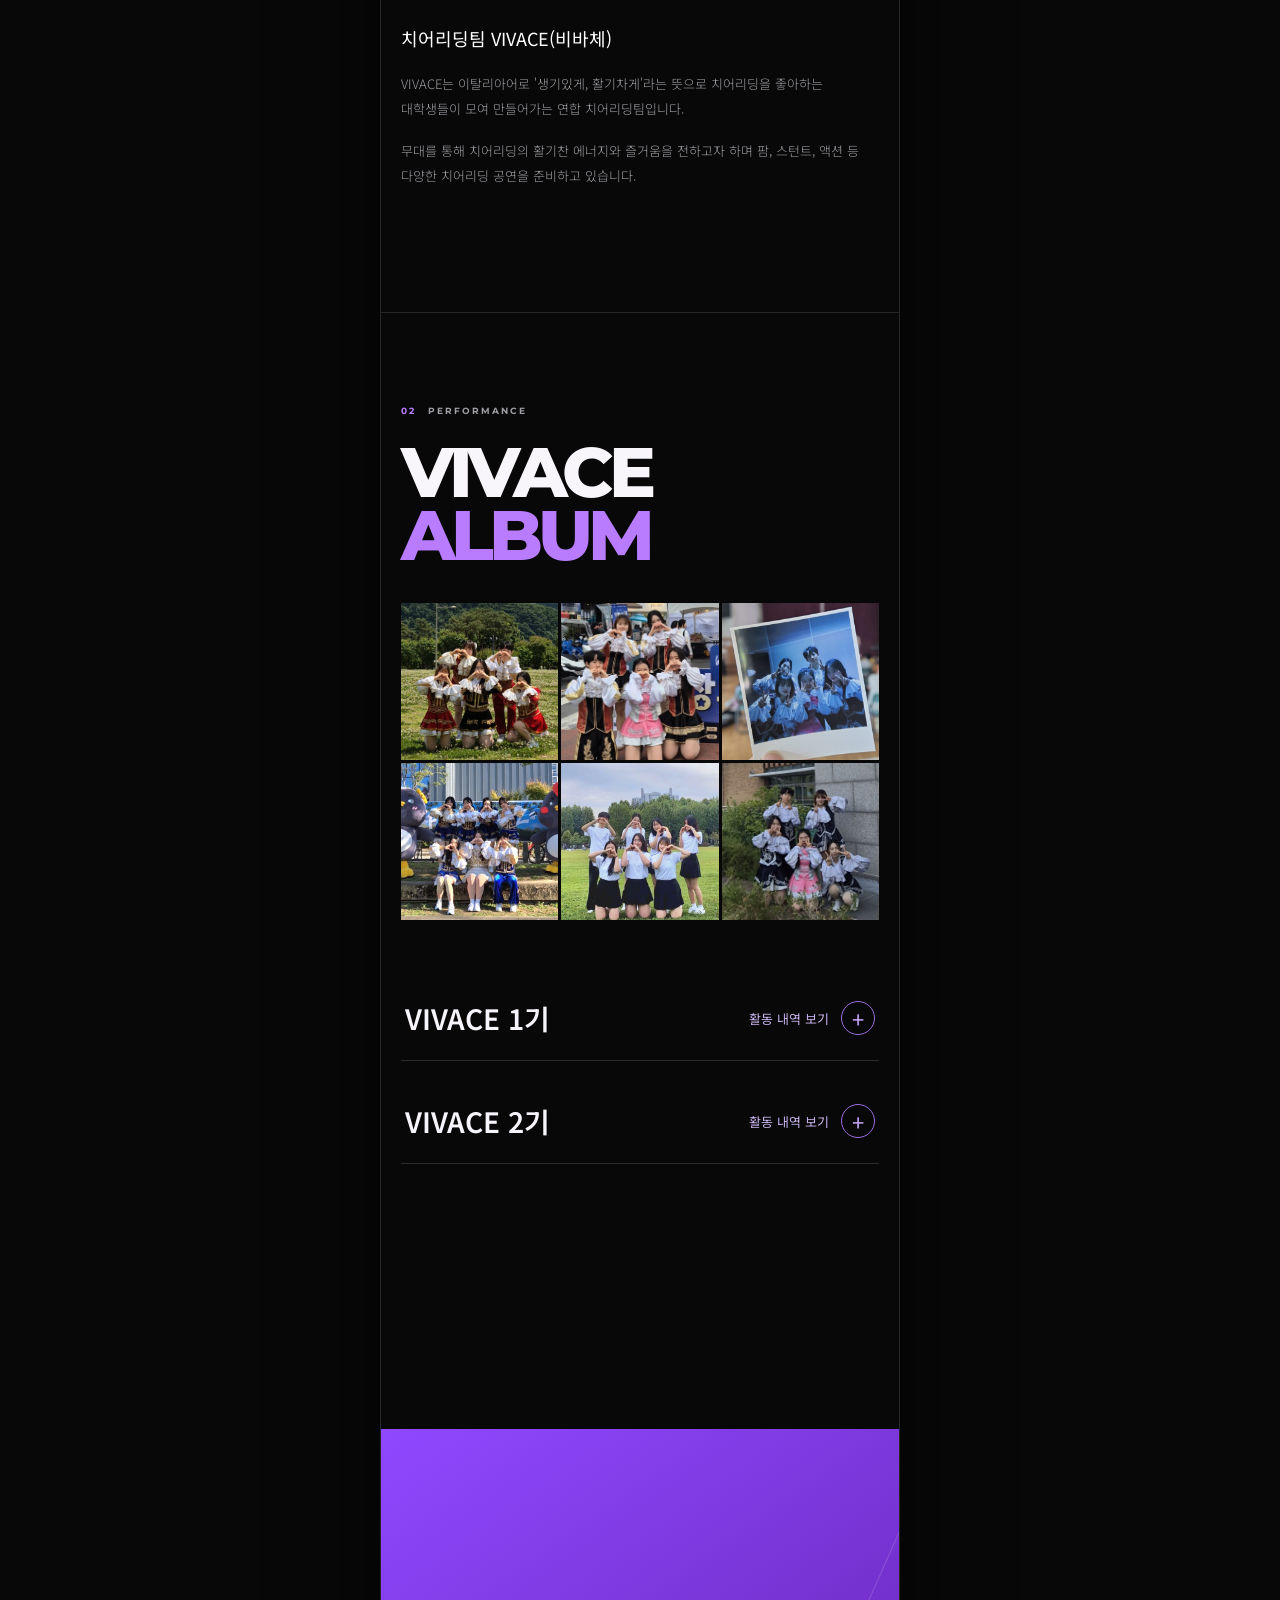
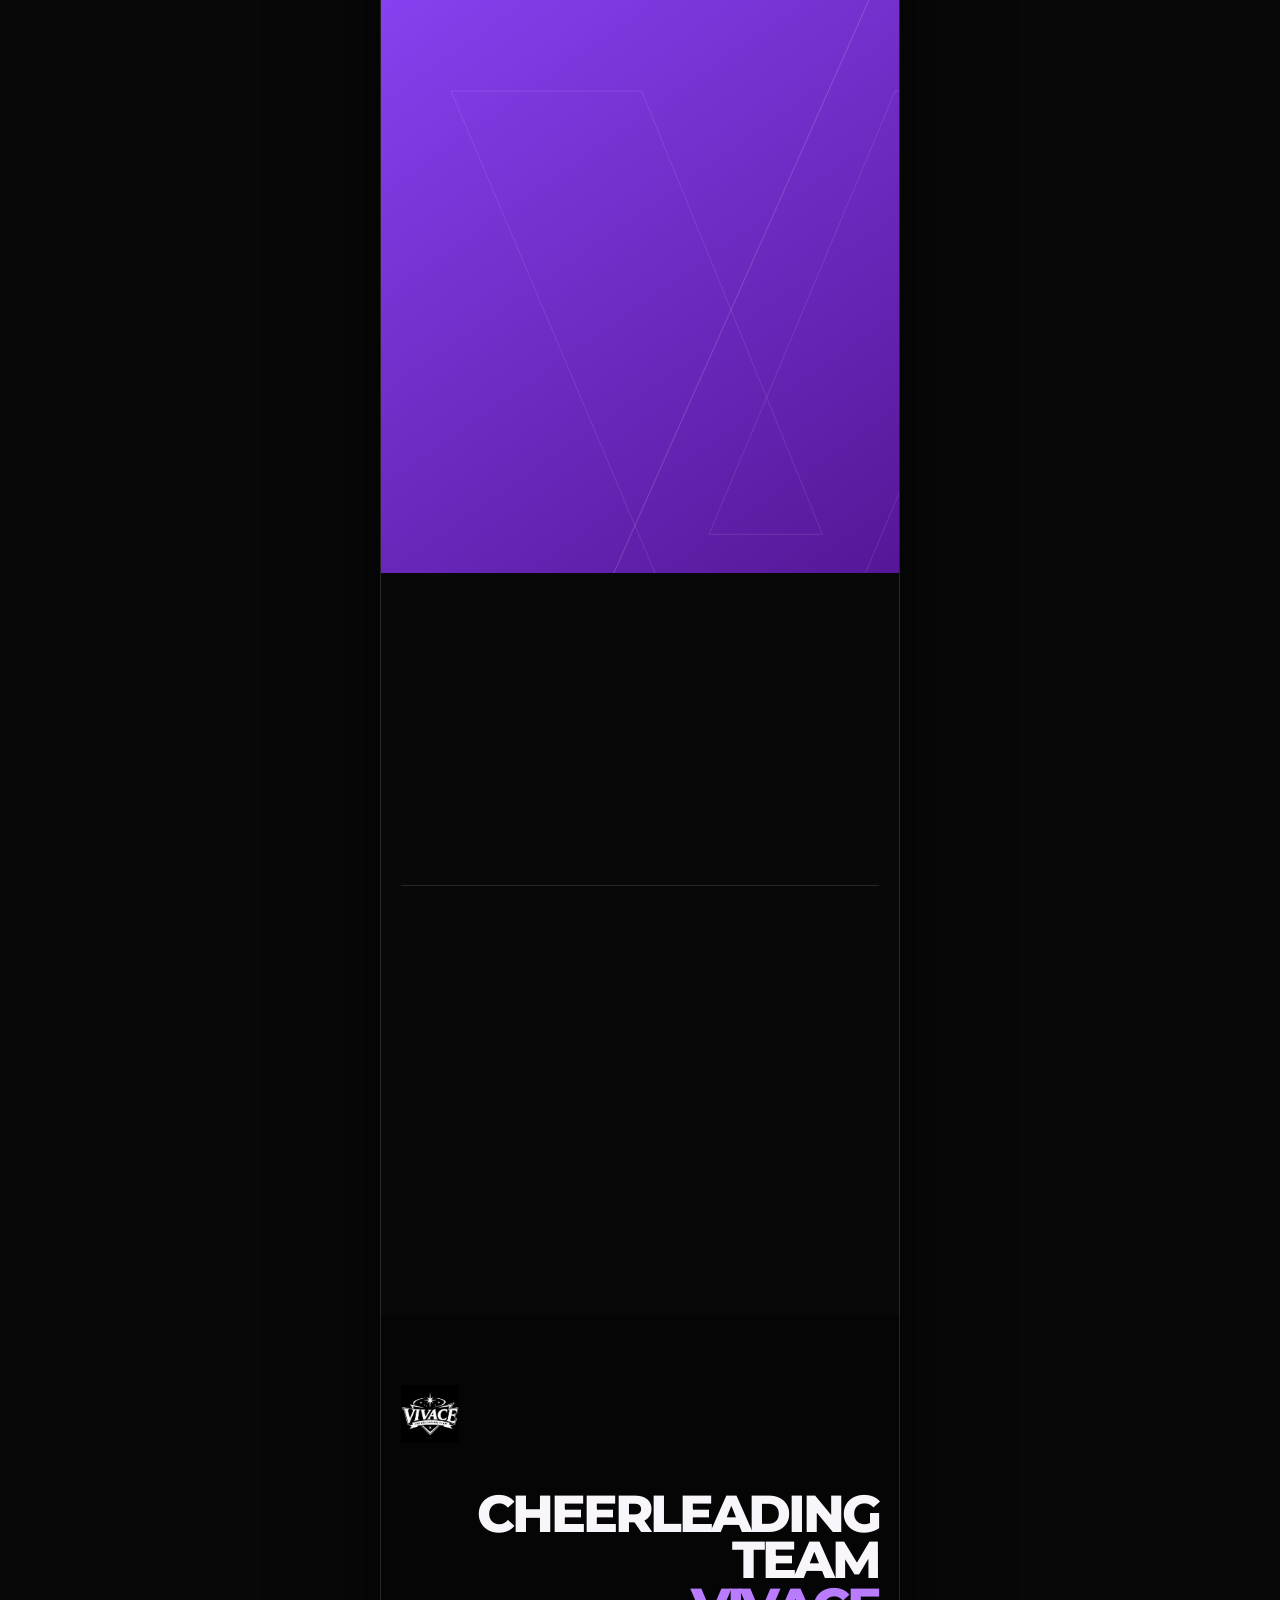
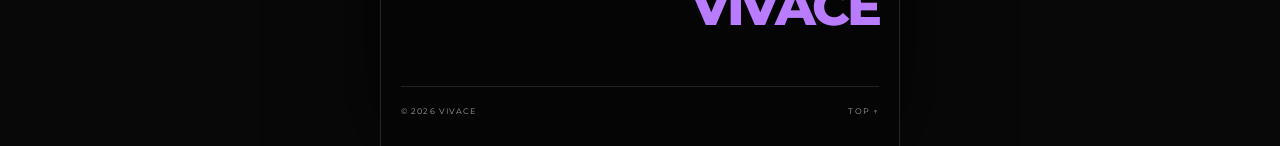
==== commit 6ab7dee1: "기수별 활동 목록 디자인 수정" ====
--- a/index.html
+++ b/index.html
@@ -8,11 +8,7 @@
     content="width=device-width, initial-scale=1.0, viewport-fit=cover"
   >
 
-  <meta
-    name="theme-color"
-    content="#080808"
-  >
-
+  <meta name="theme-color" content="#080808">
   <meta
     name="description"
     content="대학생 연합 치어리딩팀 비바체 VIVACE 공식 홈페이지"
@@ -30,17 +26,94 @@
 
   <link rel="stylesheet" href="style.css?v=2">
 
+  <style>
+    .record-group {
+      margin-top: 18px;
+      border-bottom: 1px solid rgba(255, 255, 255, 0.14);
+    }
+
+    summary.record-year {
+      display: flex;
+      align-items: center;
+      justify-content: space-between;
+      gap: 16px;
+      padding: 22px 4px;
+      color: #f7f4fb;
+      font-family: "Noto Sans KR", sans-serif;
+      font-size: clamp(20px, 4vw, 28px);
+      font-weight: 600;
+      cursor: pointer;
+      list-style: none;
+    }
+
+    summary.record-year::-webkit-details-marker {
+      display: none;
+    }
+
+    .record-action {
+      display: flex;
+      align-items: center;
+      gap: 12px;
+      color: #c9b3ed;
+      font-family: "Noto Sans KR", sans-serif;
+      font-size: 13px;
+      font-weight: 400;
+      white-space: nowrap;
+    }
+
+    .record-action-text::before {
+      content: "활동 내역 보기";
+    }
+
+    .record-toggle {
+      display: grid;
+      width: 34px;
+      height: 34px;
+      place-items: center;
+      border: 1px solid #9b6de0;
+      border-radius: 50%;
+      color: #c9a8ff;
+      transition: background 0.2s ease, transform 0.2s ease;
+    }
+
+    .record-toggle::before {
+      content: "+";
+      font-size: 22px;
+      line-height: 1;
+    }
+
+    .record-group[open] .record-action-text::before {
+      content: "활동 내역 접기";
+    }
+
+    .record-group[open] .record-toggle {
+      background: #9b6de0;
+      color: #080808;
+      transform: rotate(180deg);
+    }
+
+    .record-group[open] .record-toggle::before {
+      content: "−";
+    }
+
+    @media (hover: hover) {
+      summary.record-year:hover .record-toggle {
+        background: #9b6de0;
+        color: #080808;
+      }
+    }
+  </style>
 </head>
 
 <body>
 
   <!-- 로딩 화면 -->
-<div class="loading" id="loading">
-  <div class="loading-mark" aria-label="VIVACE">
-    <span class="loading-v" aria-hidden="true">V</span>
-    <span class="loading-rest" aria-hidden="true">IVACE</span>
+  <div class="loading" id="loading">
+    <div class="loading-mark" aria-label="VIVACE">
+      <span class="loading-v" aria-hidden="true">V</span>
+      <span class="loading-rest" aria-hidden="true">IVACE</span>
+    </div>
   </div>
-</div>
 
   <!-- 상단 메뉴 -->
   <header class="header" id="header">
@@ -182,7 +255,11 @@
         <span>VIVACE</span>
       </h2>
 
-      <div class="about-visual reveal" role="img" aria-label="비바체 팀 단체사진"></div>
+      <div
+        class="about-visual reveal"
+        role="img"
+        aria-label="비바체 팀 단체사진"
+      ></div>
 
       <div class="about-copy reveal">
 
@@ -203,7 +280,6 @@
         </p>
 
       </div>
-
 
     </section>
 
@@ -251,67 +327,119 @@
       </div>
 
 
-      <!-- 대표 공연 기록 -->
-      <h3 class="record-year reveal">2026 PORTFOLIO</h3>
-      <div class="record-list">
-      
-  <div>
-    <span>07.10</span>
-    <p>슈퍼스타 상봉 대회</p>
-    <button
-      type="button"
-      class="record-play record-pending"
-      onclick="alert('해당 공연의 영상이 아직 업로드되지 않았습니다.')"
-      aria-label="영상 업로드 예정 안내"
-    >▶</button>
-  </div>
-
-  <div>
-    <span>07.11</span>
-    <p>키자니아 열린무대 공연</p>
-    <button
-      type="button"
-      class="record-play record-pending"
-      onclick="alert('해당 공연의 영상이 아직 업로드되지 않았습니다.')"
-      aria-label="영상 업로드 예정 안내"
-    >▶</button>
-  </div>
-
-  <div>
-    <span>08.01</span>
-    <p>시립은평청소년센터 꿈뻑쇼 공연</p>
-    <a href="https://youtu.be/VjImd15FL7M?si=yI1dpAUzb8l3SRPV" target="_blank" rel="noopener noreferrer"
-       class="record-play" aria-label="꿈뻑쇼 공연 영상 보기">▶</a>
-  </div>
-
-  <div>
-    <span>09.05</span>
-    <p>사당3동 어울림동행축제 공연</p>
-    <a href="https://youtu.be/m2jvcf7c8us?si=TofKgN5FaBG6PpJr" target="_blank" rel="noopener noreferrer"
-       class="record-play" aria-label="사당3동 어울림동행축제 공연 영상 보기">▶</a>
-  </div>
-
-  <div>
-    <span>09.12</span>
-    <p>2026 청소년생명존중페스타 개막식 공연</p>
-    <a href="https://youtu.be/1bcVD8KFC_Q?si=p4TIHwsUPctSNvZb" target="_blank" rel="noopener noreferrer"
-       class="record-play" aria-label="2026 청소년생명존중페스타 공연 영상 보기">▶</a>
-  </div>
-
-  <div>
-    <span>09.19</span>
-    <p>폴리너즈 버스킹 공연</p>
-    <a href="https://youtu.be/1PSnc9vkaIE?si=DQikmVmjQzFcNgH_" target="_blank" rel="noopener noreferrer"
-       class="record-play" aria-label="폴리너즈 버스킹 공연 영상 보기">▶</a>
-  </div>
-
-  <div>
-    <span>11.07</span>
-    <p>제4회 동작청소년축제 공연</p>
-    <a href="https://youtu.be/o2yivevIjDE?si=FFvkl1g4fWn2OgL4" target="_blank" rel="noopener noreferrer"
-       class="record-play" aria-label="제4회 동작청소년축제 공연 영상 보기">▶</a>
-  </div>
-      </div>
+      <!-- 비바체 1기 활동 -->
+      <details class="record-group">
+        <summary class="record-year">
+          <span class="record-title">VIVACE 1기</span>
+          <span class="record-action">
+            <span class="record-action-text"></span>
+            <span class="record-toggle" aria-hidden="true"></span>
+          </span>
+        </summary>
+
+        <div class="record-list">
+
+          <div>
+            <span>07.10</span>
+            <p>슈퍼스타 상봉 대회</p>
+            <button
+              type="button"
+              class="record-play record-pending"
+              onclick="alert('해당 공연의 영상이 아직 업로드되지 않았습니다.')"
+              aria-label="영상 업로드 예정 안내"
+            >▶</button>
+          </div>
+
+          <div>
+            <span>07.11</span>
+            <p>키자니아 열린무대 공연</p>
+            <button
+              type="button"
+              class="record-play record-pending"
+              onclick="alert('해당 공연의 영상이 아직 업로드되지 않았습니다.')"
+              aria-label="영상 업로드 예정 안내"
+            >▶</button>
+          </div>
+
+          <div>
+            <span>08.01</span>
+            <p>시립은평청소년센터 꿈뻑쇼 공연</p>
+            <a
+              href="https://youtu.be/VjImd15FL7M?si=yI1dpAUzb8l3SRPV"
+              target="_blank"
+              rel="noopener noreferrer"
+              class="record-play"
+              aria-label="꿈뻑쇼 공연 영상 보기"
+            >▶</a>
+          </div>
+
+          <div>
+            <span>09.05</span>
+            <p>사당3동 어울림동행축제 공연</p>
+            <a
+              href="https://youtu.be/m2jvcf7c8us?si=TofKgN5FaBG6PpJr"
+              target="_blank"
+              rel="noopener noreferrer"
+              class="record-play"
+              aria-label="사당3동 어울림동행축제 공연 영상 보기"
+            >▶</a>
+          </div>
+
+          <div>
+            <span>09.12</span>
+            <p>2026 청소년생명존중페스타 개막식 공연</p>
+            <a
+              href="https://youtu.be/1bcVD8KFC_Q?si=p4TIHwsUPctSNvZb"
+              target="_blank"
+              rel="noopener noreferrer"
+              class="record-play"
+              aria-label="2026 청소년생명존중페스타 공연 영상 보기"
+            >▶</a>
+          </div>
+
+          <div>
+            <span>09.19</span>
+            <p>폴리너즈 버스킹 공연</p>
+            <a
+              href="https://youtu.be/1PSnc9vkaIE?si=DQikmVmjQzFcNgH_"
+              target="_blank"
+              rel="noopener noreferrer"
+              class="record-play"
+              aria-label="폴리너즈 버스킹 공연 영상 보기"
+            >▶</a>
+          </div>
+
+          <div>
+            <span>11.07</span>
+            <p>제4회 동작청소년축제 공연</p>
+            <a
+              href="https://youtu.be/o2yivevIjDE?si=FFvkl1g4fWn2OgL4"
+              target="_blank"
+              rel="noopener noreferrer"
+              class="record-play"
+              aria-label="제4회 동작청소년축제 공연 영상 보기"
+            >▶</a>
+          </div>
+
+        </div>
+      </details>
+
+
+      <!-- 비바체 2기 활동 -->
+      <details class="record-group">
+        <summary class="record-year">
+          <span class="record-title">VIVACE 2기</span>
+          <span class="record-action">
+            <span class="record-action-text"></span>
+            <span class="record-toggle" aria-hidden="true"></span>
+          </span>
+        </summary>
+
+        <div class="record-list">
+          <p>2기 활동 기록은 추후 업데이트될 예정입니다.</p>
+        </div>
+      </details>
+
 
       <!-- 유튜브 연결 -->
       <a
@@ -320,14 +448,12 @@
         rel="noopener noreferrer"
         class="video-link reveal"
       >
-
         <div>
           <span>VIVACE ON YOUTUBE</span>
           <h3>유튜브 바로가기</h3>
         </div>
 
         <strong>↗</strong>
-
       </a>
 
     </section>
@@ -378,7 +504,6 @@
         class="apply-button reveal"
       >
         <span><small>JOIN OUR TEAM</small>12월 12일 OPEN</span>
-
         <strong>↗</strong>
       </a>
 
@@ -414,7 +539,6 @@
           <strong>↗</strong>
         </a>
 
-
         <a
           href="https://www.youtube.com/@vivace_cheer"
           target="_blank"
@@ -429,7 +553,6 @@
           <strong>↗</strong>
         </a>
 
-
         <a
           href="mailto:vivacecheerleading@gmail.com"
           class="contact-item reveal"
@@ -464,7 +587,7 @@
     <div class="footer-bottom">
 
       <p>
-        © <span id="currentYear"></span> VIVACEgit status
+        © <span id="currentYear"></span> VIVACE
       </p>
 
       <a href="#home">
@@ -478,16 +601,15 @@
 
   <script src="script.js?v=album-2"></script>
 
-<dialog class="album-viewer" id="albumViewer" aria-label="앨범 사진 크게 보기">
-  <button class="album-close" id="albumClose" type="button" aria-label="닫기">×</button>
-
-  <button class="album-arrow album-prev" id="albumPrev" type="button" aria-label="이전 사진">‹</button>
-  <img id="albumFullImage" src="" alt="">
-  <button class="album-arrow album-next" id="albumNext" type="button" aria-label="다음 사진">›</button>
-
-  <span class="album-count" id="albumCount"></span>
-
-</dialog>
+  <dialog class="album-viewer" id="albumViewer" aria-label="앨범 사진 크게 보기">
+    <button class="album-close" id="albumClose" type="button" aria-label="닫기">×</button>
+
+    <button class="album-arrow album-prev" id="albumPrev" type="button" aria-label="이전 사진">‹</button>
+    <img id="albumFullImage" src="" alt="">
+    <button class="album-arrow album-next" id="albumNext" type="button" aria-label="다음 사진">›</button>
+
+    <span class="album-count" id="albumCount"></span>
+  </dialog>
 
 </body>
 </html>
